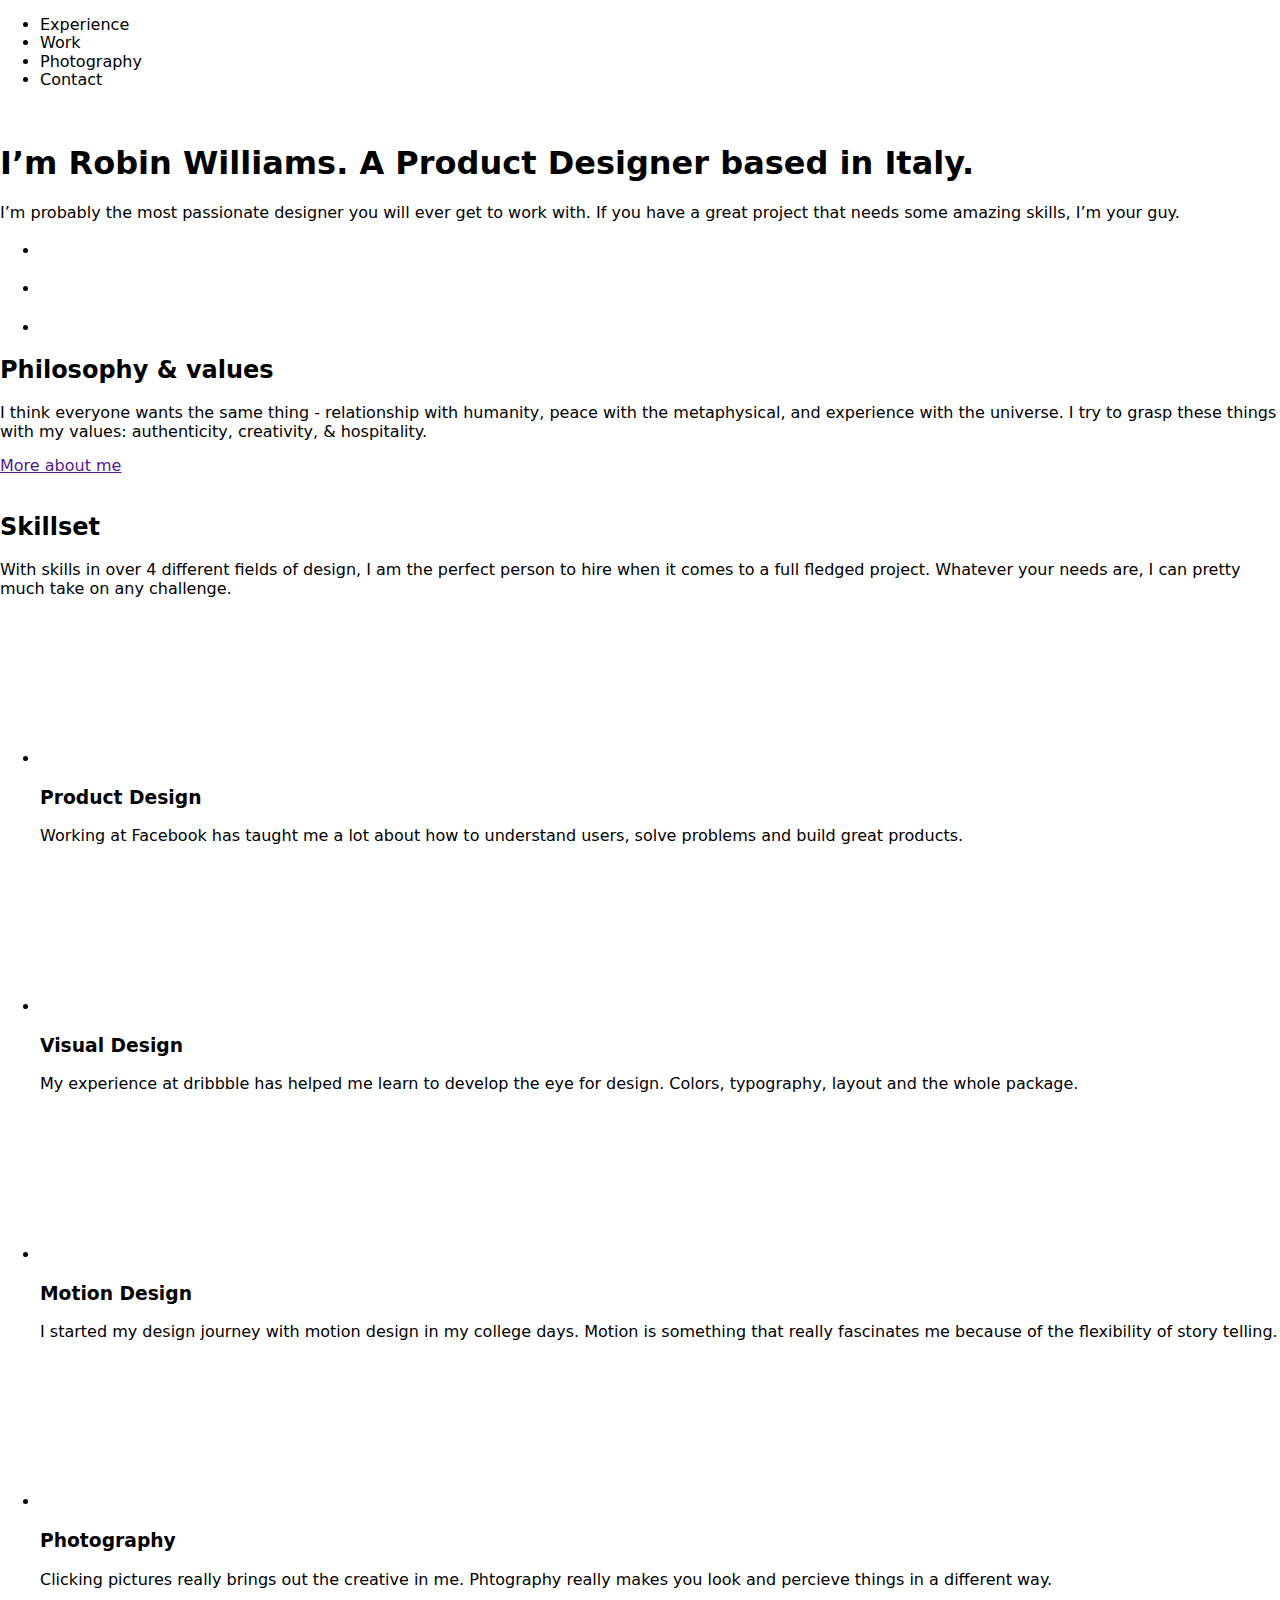
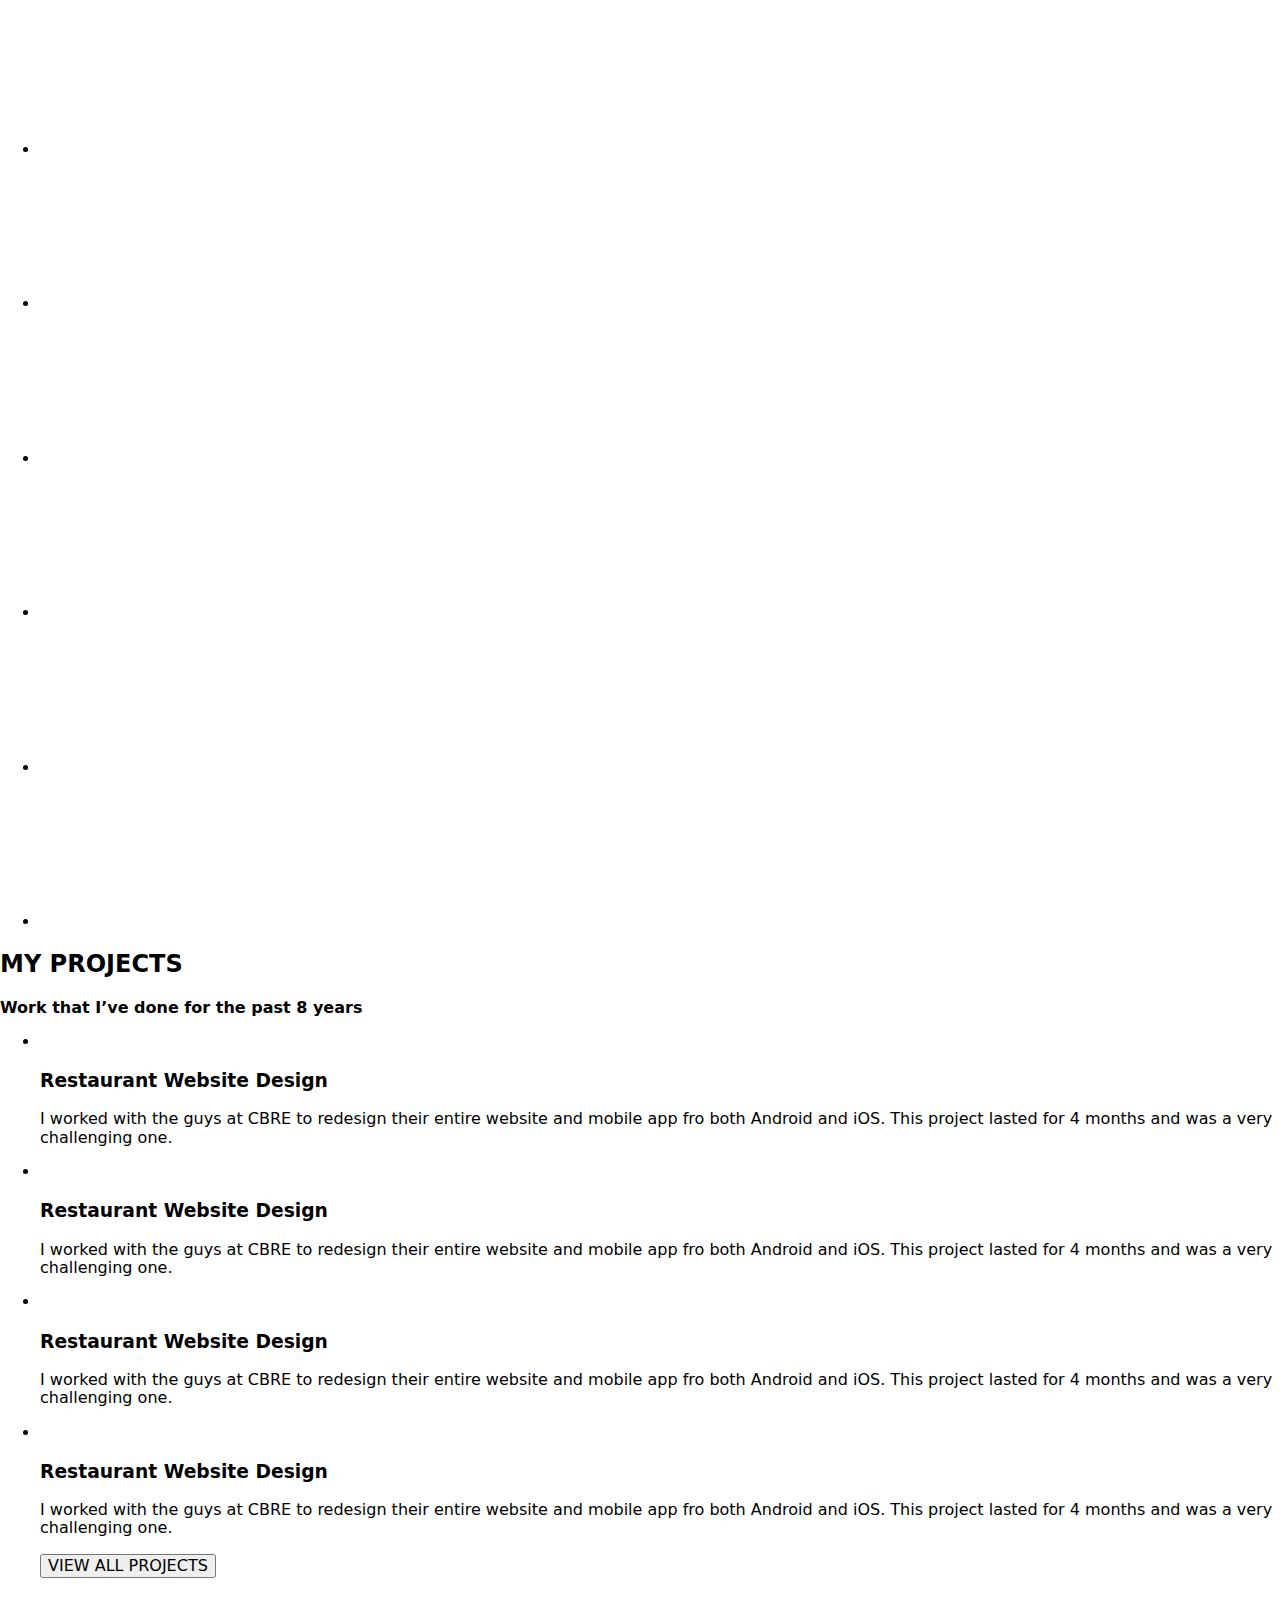
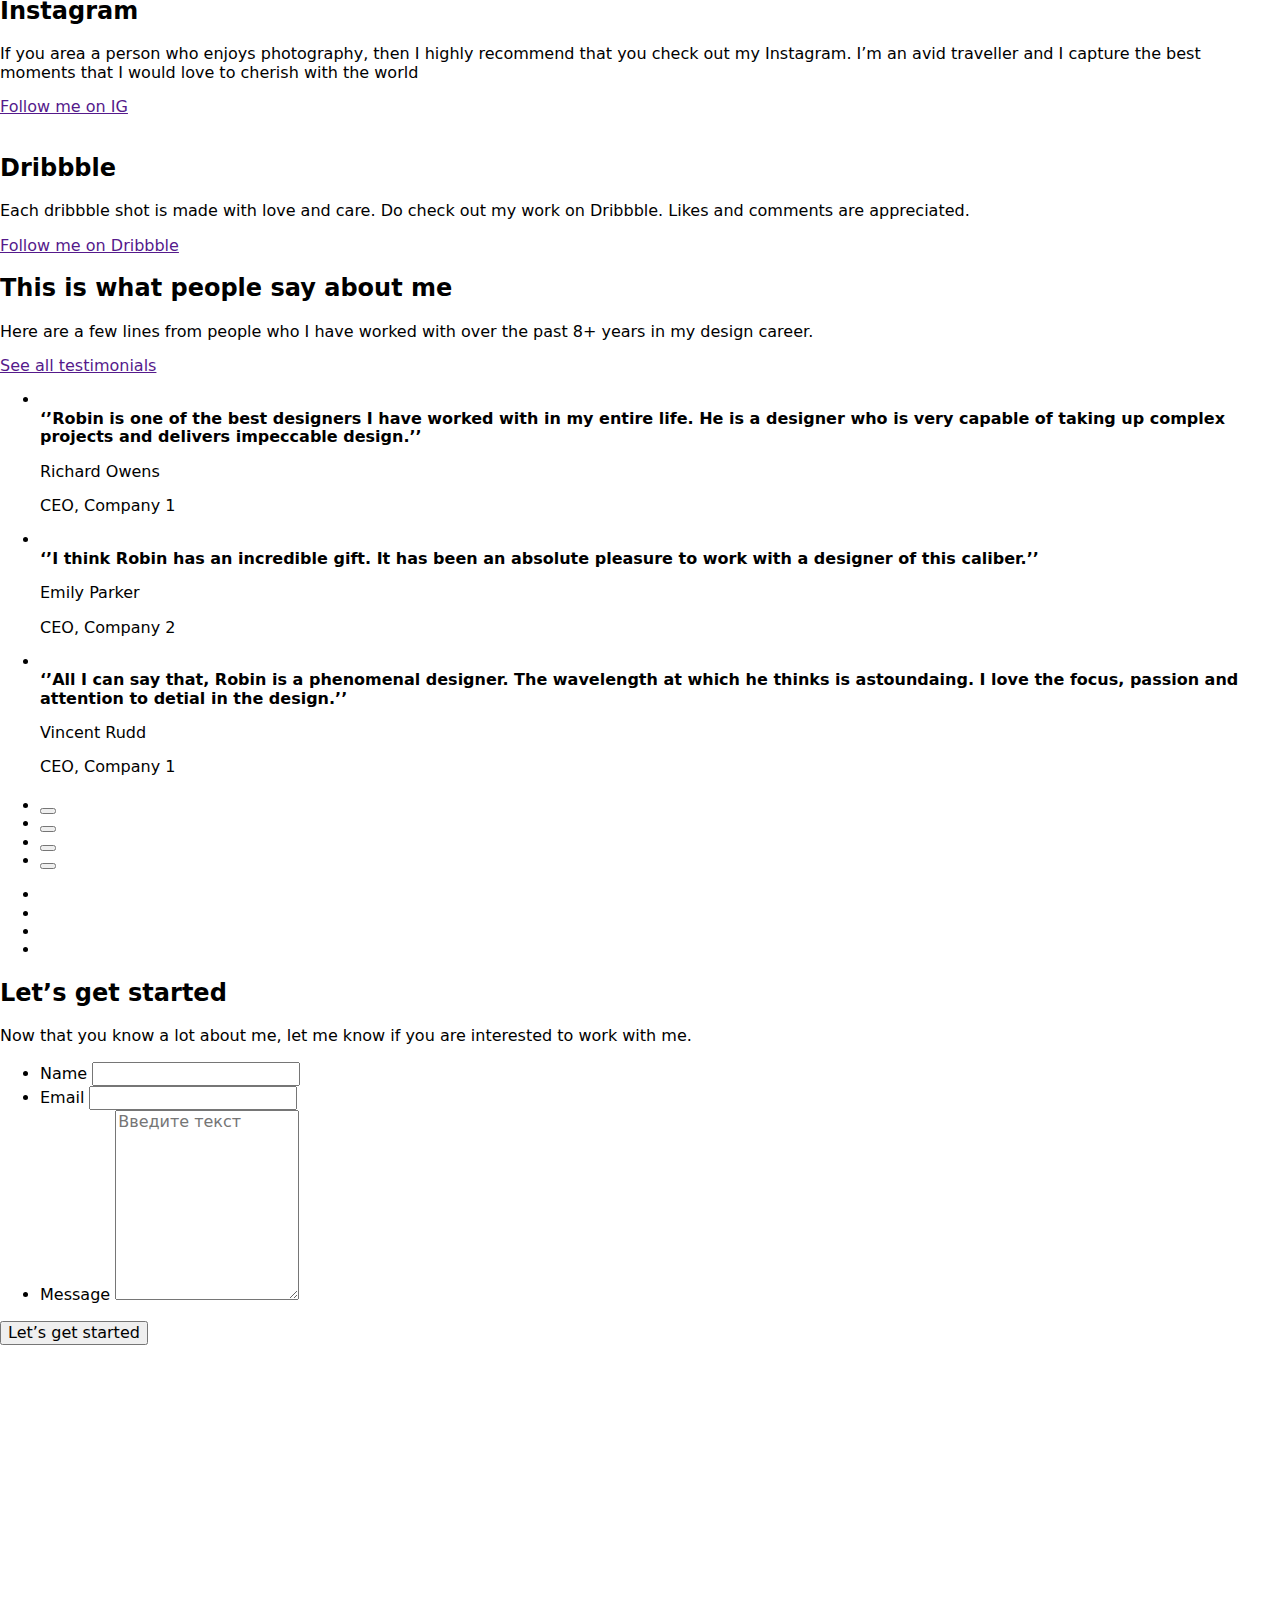
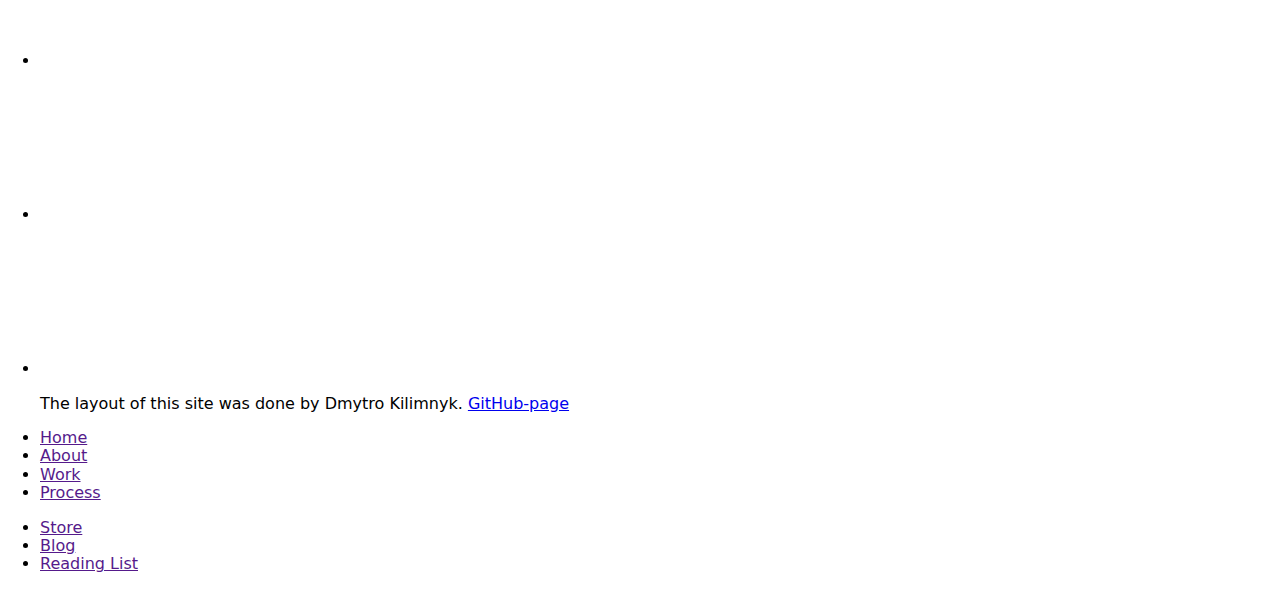
==== main.html @ 11fabc72 "Robin.W (html)" ====
<!DOCTYPE html>
<html lang="ru">
  <head>
    <meta charset="UTF-8" />
    <meta http-equiv="X-UA-Compatible" content="IE=edge" />
    <meta name="viewport" content="width=device-width, initial-scale=1.0" />
    <title>goit-markup-hw-01</title>
    <link rel="preconnect" href="https://fonts.googleapis.com">
    <link rel="preconnect" href="https://fonts.gstatic.com" crossorigin>
    <link href="https://fonts.googleapis.com/css2?family=Raleway:wght@700&family=Roboto:wght@400;500;700;900&display=swap"
        rel="stylesheet">
        <link
        rel="stylesheet"
        href="https://cdnjs.cloudflare.com/ajax/libs/modern-normalize/1.0.0/modern-normalize.min.css"
      />
      <link rel="stylesheet" href="./css/main.min.css">
      <style type="text/css"></style>

  </head>
  <body>
  <header class="header">
    <div class="conteiner">
    <a class="header__logo" href=""></a>

    <nav class="header__nav">
        <ul class="header__list">
            <li class="header__item">Experience</li>
            <li class="header__item">Work</li>
            <li class="header__item">Photography</li>
            <li class="header__item">Contact</li>
        </ul>
    </nav>
    <img class="header__img" src="" alt="">
    <h1 class="header__tital">I’m Robin Williams. A Product Designer based in Italy.</h1>
    <p class="header__text">I’m probably the most passionate designer you will ever get to work with. If you have a great project that needs some amazing skills, I’m your guy.</p>
 </div>
  </header>
  <main>
      <section class="experience">
            <div class="conteiner">
            <h2 class="experience__tital"></h2>
            <b class="experience__text"></b>
            <ul class="experience__list">
                <li class="experience__item">
                    <b class="experience__job-number"></b>
                    <h3 class="experience__work-place"></h3>
                    <p class="experience__info"></p>
                </li>
                <li class="experience__item">
                    <b class="experience__job-number"></b>
                    <h3 class="experience__work-place"></h3>
                    <p class="experience__info"></p>
                </li>
                <li class="experience__item">
                    <b class="experience__job-number"></b>
                    <h3 class="experience__work-place"></h3>
                    <p class="experience__info"></p>
                </li>
            </ul>
        </div>
        </section>
        <section class="about-me">
            <div class="conteiner">
            <div class="about-me__info">
            <h2 class="about-me__tital">Philosophy & values</h2>
            <p class="about-me__text">I think everyone wants the same thing - relationship with humanity, peace with the metaphysical, and experience with the universe. I try to grasp these things with my values: authenticity, creativity, & hospitality.</p>
            <a href="" class="about-me__link">More about me</a>
            </div>
            <div class="about-me__box">
                <img  class="about-me__img" src="" alt="">
            </div>
            </div>
        </section>
        <section class="skillset">
            <div class="conteiner">
            <div class="skillset__box-tital">
            <h2 class="skillset__tital">Skillset</h2>
            <p class="skillset__text">With skills in over 4 different fields of design, I am the perfect person to hire when it comes to a full fledged project. Whatever your needs are, I can pretty much take on any challenge.</p>
            </div>
            <div class="skillset__box-info">
                <ul class="skillset__list">
                    <li class="skillset__item">
                        <svg class="skillset__svg">
                            <use href=""></use>
                        </svg>
                        <h3 class="skillset__skill">Product Design</h3>
                        <p class="skillset__info">Working at Facebook has taught me a lot about how to understand users, solve problems and build great products.</p>
                    </li>
                    <li class="skillset__item">
                        <svg class="skillset__svg">
                            <use href=""></use>
                        </svg>
                        <h3 class="skillset__skill">Visual Design</h3>
                        <p class="skillset__info">My experience at dribbble has helped me learn to develop the eye for design. Colors, typography, layout and the whole package.</p>
                    </li>
                    <li class="skillset__item">
                        <svg class="skillset__svg">
                            <use href=""></use>
                        </svg>
                        <h3 class="skillset__skill">Motion Design</h3>
                        <p class="skillset__info">I started my design journey with motion design in my college days. Motion is something that really fascinates me because of the flexibility of story telling. </p>
                    </li>
                    <li class="skillset__item">
                        <svg class="skillset__svg">
                            <use href=""></use>
                        </svg>
                        <h3 class="skillset__skill">Photography</h3>
                        <p class="skillset__info">Clicking pictures really brings out the creative in me. Phtography really makes you look and percieve things in a different way.</p>
                    </li>
                </ul>
                </div>
                </div>
        </section>
        <section class="company">
            <ul class="companyi__list">
                <li class="company__item">
                    <a href="" class="company__link">
                        <svg class="company__svg">
                            <use href=""></use>
                        </svg>
                    </a>
                </li>
                <li class="company__item">
                    <a href="" class="company__link">
                        <svg class="company__svg">
                            <use href=""></use>
                        </svg>
                    </a>
                </li>
                <li class="company__item">
                    <a href="" class="company__link">
                        <svg class="company__svg">
                            <use href=""></use>
                        </svg>
                    </a>
                </li>
                <li class="company__item">
                    <a href="" class="company__link">
                        <svg class="company__svg">
                            <use href=""></use>
                        </svg>
                    </a>
                </li>
                <li class="company__item">
                    <a href="" class="company__link">
                        <svg class="company__svg">
                            <use href=""></use>
                        </svg>
                    </a>
                </li>
                <li class="company__item">
                    <a href="" class="company__link">
                        <svg class="company__svg">
                            <use href=""></use>
                        </svg>
                    </a>
                </li>
            </ul>
        </section>
        <section class="project">
            <div class="conteiner">
            <h2 class="project__tital">MY PROJECTS</h2>
            <b class="project__info">Work that I’ve done for the past 8 years</b>
            <ul class="project__list">
                <li class="project__item">
                    <img class="project__img" src="" alt="">
                    <div class="project__box">
                        <h3 class="project__tital">Restaurant Website Design</h3>
                        <p class="project__text">I worked with the guys at CBRE to redesign their entire website and mobile app fro both Android and iOS. This project lasted for 4 months and was a very challenging one.</p>
                    </div>
                </li>
                <li class="project__item">
                    <img class="project__img" src="" alt="">
                    <div class="project__box">
                        <h3 class="project__tital">Restaurant Website Design</h3>
                        <p class="project__text">I worked with the guys at CBRE to redesign their entire website and mobile app fro both Android and iOS. This project lasted for 4 months and was a very challenging one.</p>
                    </div>
                </li>
                <li class="project__item">
                    <img class="project__img" src="" alt="">
                    <div class="project__box">
                        <h3 class="project__tital">Restaurant Website Design</h3>
                        <p class="project__text">I worked with the guys at CBRE to redesign their entire website and mobile app fro both Android and iOS. This project lasted for 4 months and was a very challenging one.</p>
                    </div>
                </li>
                <li class="project__item">
                    <img class="project__img" src="" alt="">
                    <div class="project__box">
                        <h3 class="project__tital">Restaurant Website Design</h3>
                        <p class="project__text">I worked with the guys at CBRE to redesign their entire website and mobile app fro both Android and iOS. This project lasted for 4 months and was a very challenging one.</p>
                    </div>
                </li>
                <button class="project__button">VIEW ALL PROJECTS</button>
            </ul>
            </div>
        </section>
        <section class="instagram">
            <div class="conteiner">
                <div class="instagram__info">
                    <h2 class="instagram__tital">Instagram</h2>
                    <p class="instagram__text">If you area a person who enjoys photography, then I highly recommend that you check out my Instagram. I’m an avid traveller and I capture the best moments that I would love to cherish with the world</p>
                    <a class="instagram__link" href="">Follow me on IG</a>
                </div>
                <div class="instagram__img-box">
                    <img class="instagram__img" src="" alt="">
                </div>
            </div>
        </section>
        <section class="dribbble">
            <h2 class="dribbble__tital">Dribbble</h2>
            <p class="dribbble__text">Each dribbble shot is made with love and care. Do check out my work on Dribbble. Likes and comments are appreciated.</p>
            <a class="dribbble__link" href="">Follow me on Dribbble</a>
            <img class="dribbble___img"src="" alt="">
        </section>
        <section class="reviews">
            <div class="conteiner">
                <div class="reviews__text">
                    <h2 class="reviews__tital">This is what people say about me</h2>
                    <p class="reviews__info">Here are a few lines from people who I have worked with over the past 8+ years in my design career.</p>
                    <a class="reviews__link" href="">See all testimonials</a>
                </div>
                <div class="reviews__examples">
                    <ul class="reviews__list">
                        <li class="reviews__item">
                            <img class="reviews__img" src="" alt="">
                            <div class="reviews__card-info">
                                <b class="reviews__response">‘’Robin is one of the best designers I have worked with in my entire life. He is a designer who is very capable of taking up complex projects and delivers impeccable design.’’</b>
                                <p class="reviews__name">Richard Owens</p>
                                <p class="reviews__company">CEO, Company 1</p>
                            </div>
                        </li>
                        <li class="reviews__item">
                            <img class="reviews__img" src="" alt="">
                            <div class="reviews__card-info">
                                <b class="reviews__response">‘’I think Robin has an incredible gift. It has been an absolute pleasure to work with a designer of this caliber.’’</b>
                                <p class="reviews__name">Emily Parker</p>
                                <p class="reviews__company">CEO, Company 2</p>
                            </div>
                        </li>
                        <li class="reviews__item">
                            <img class="reviews__img" src="" alt="">
                            <div class="reviews__card-info">
                                <b class="reviews__response">‘’All I can say that, Robin is a phenomenal designer. The wavelength at which he thinks is astoundaing. I love the focus, passion and attention to detial in the design.’’</b>
                                <p class="reviews__name">Vincent  Rudd</p>
                                <p class="reviews__company">CEO, Company 1</p>
                            </div>
                        </li>
                    </ul>
                </div>
            </div>
        </section>
        <section class="photography">
            <div class="conteiner">
            <h2 class="photography__titak"></h2>
            <p class="photography__text"></p>
            <ul class="photography__list">
                <li class="photography__item">
                    <button class="photography__button"></button>
                </li>
                <li class="photography__item">
                    <button class="photography__button"></button>
                </li>
                <li class="photography__item">
                    <button class="photography__button"></button>
                </li>
                <li class="photography__item">
                    <button class="photography__button"></button>
                </li>
            </ul>
            <ul class="photography__album">
                <li class="photography__foto">
                    <img class="photography__img" src="" alt="">
                </li>
                <li class="photography__foto">
                    <img class="photography__img" src="" alt="">
                </li>
                <li class="photography__foto">
                    <img class="photography__img" src="" alt="">
                </li>
                <li class="photography__foto">
                    <img class="photography__img" src="" alt="">
                </li>
            </ul>
            </div>
        </section>
        <section class="go">
            <div class="go__text">
                <h2 class="go__tital">Let’s get started</h2>
                <p class="go__info">Now that you know a lot about me, let me know if you are interested to work with me.</p>
            </div>
            <div class="go__form">
                <form>
                    <ul class="go__list">
                        <li class="go__item">
                            <label class="go__label" for="name">Name</label>
                            <input class="go__input" type="text" name="name" id="name">
                        </li>
                        <li class="go__item">
                            <label class="go__label" for="email">Email</label>
                            <input class="go__input" type="email" name="email" id="email">
                        </li>
                        <li class="go__item">
                            <label class="go__label" for="coment">Message</label>
                            <textarea class="go__textarea" name="coment" id="coment" rows="10" placeholder="Введите текст"></textarea>
                        </li>
                    </ul>
                    <button class="go__button">Let’s get started</button>
                </form>
            </div>
        </section>
  </main>
  <footer class="footer">
    <div class="conteiner">
        <div class="footer-box__logo">
            <a class="footer__logo"href="">
                <svg>
                    <use></use>
                </svg>
            </a>
            <ul class="footer__list-icon">
                <li class="footer__item-icon">
                        <a class="footer__link" href="">
                        <svg>
                            <use></use>
                        </svg>
                    </a>
                </li>
                <li class="footer__item-icon">
                    <a class="footer__link" href="">
                    <svg>
                        <use></use>
                    </svg>
                </a>
            </li>
            <li class="footer__item-icon">
                <a class="footer__link" href="">
                <svg>
                    <use></use>
                </svg>
            </a>
        </li>
        <p class="footer__info">The layout of this site was done by Dmytro Kilimnyk. <a href="https://github.com/DimaKIL?tab=packages">GitHub-page</a></p>
            </ul>
        </div>
        <div class="footer-box__lists">
            <ul class="footer__list-box">
                <li class="footer__item">
                    <a class="footer__link" href="">Home</a>
                </li>
                <li class="footer__item">
                    <a class="footer__link" href="">About</a>
                </li>
                <li class="footer__item">
                    <a class="footer__link" href="">Work</a>
                </li>
                <li class="footer__item">
                    <a class="footer__link" href="">Process</a>
                </li>
            </ul>
            <ul class="footer-box__list-blog">
                <li class="footer__item">
                    <a class="footer__link" href="">Store</a>
                </li>
                <li class="footer__item">
                    <a class="footer__link" href="">Blog</a>
                </li>
                <li class="footer__item">
                    <a class="footer__link" href="">Reading List</a>
                </li>
            </ul>
        </div>
    </div>
  </footer>
</body>
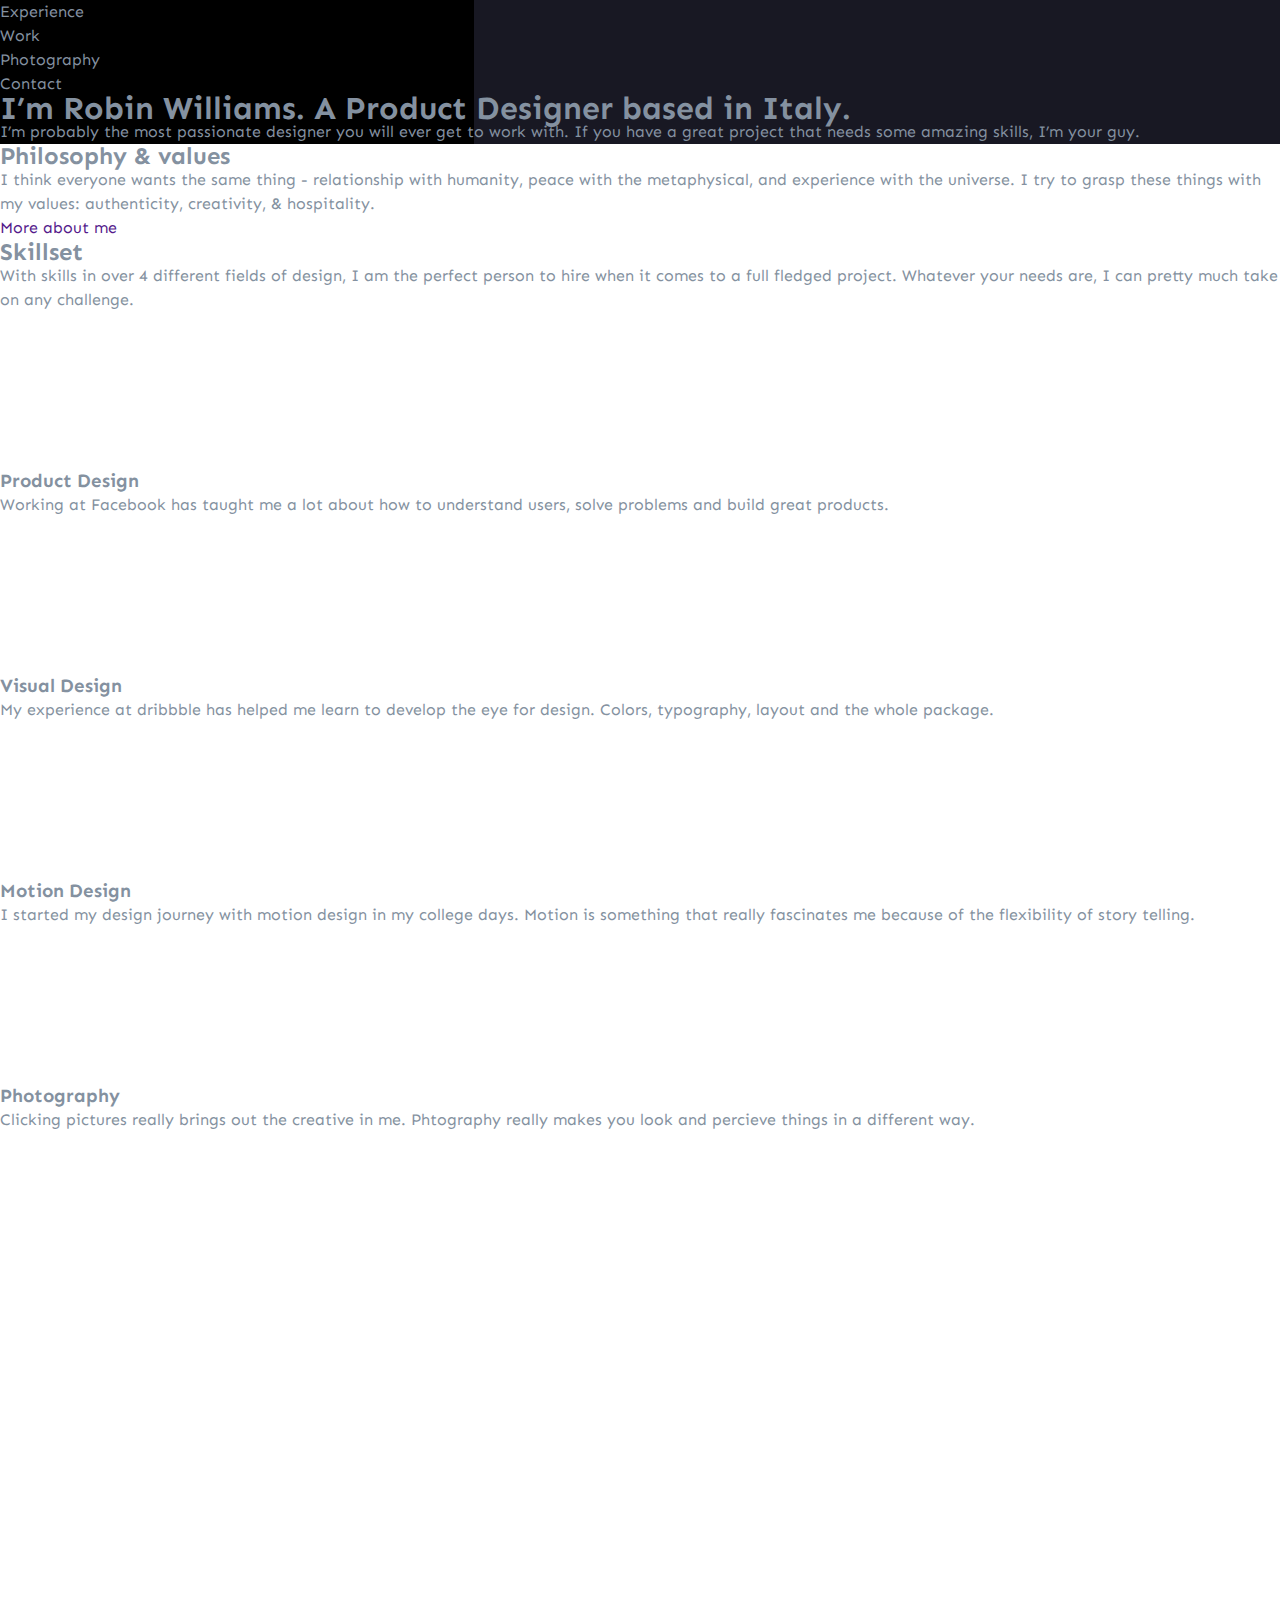
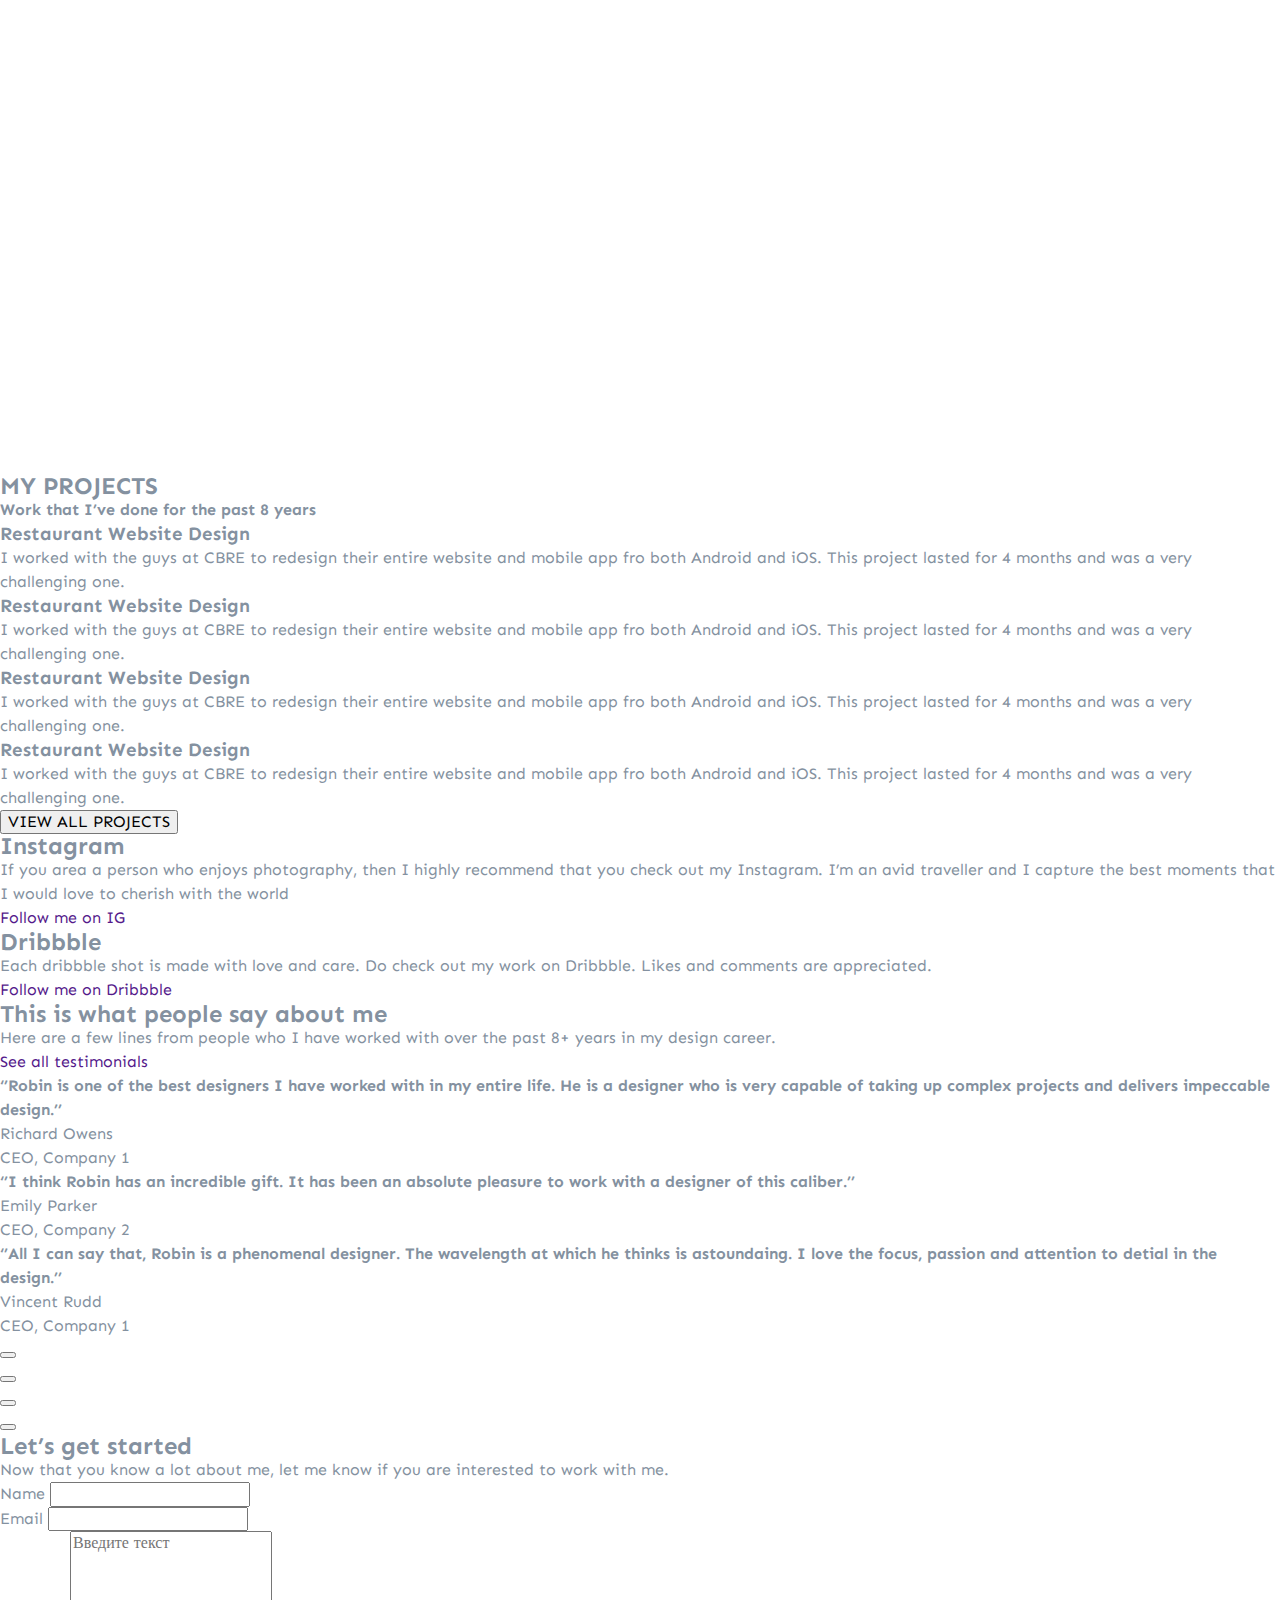
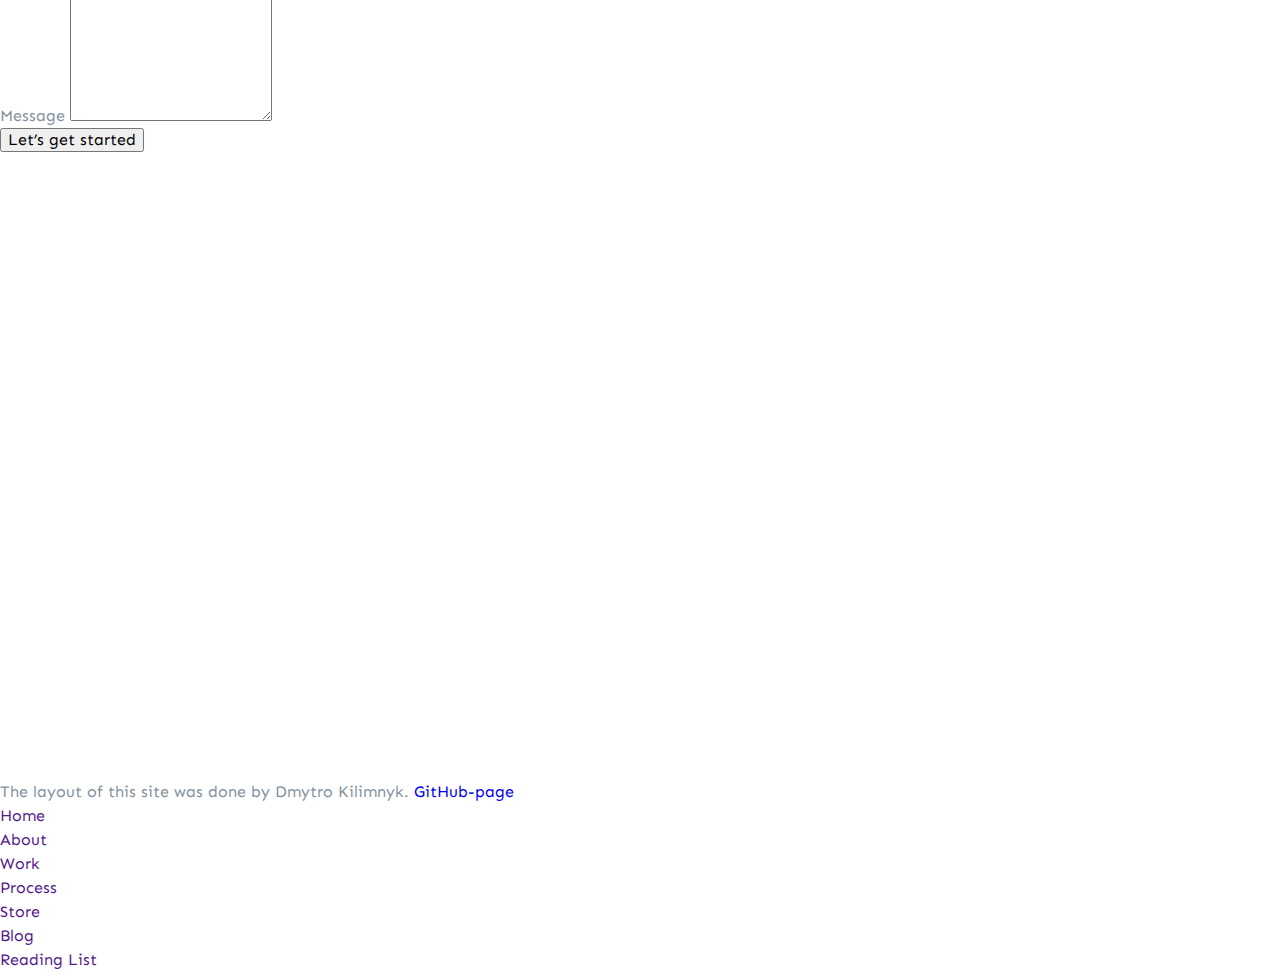
==== commit 5c8daa58: "Robin.W" ====
--- a/main.html
+++ b/main.html
@@ -5,6 +5,9 @@
     <meta http-equiv="X-UA-Compatible" content="IE=edge" />
     <meta name="viewport" content="width=device-width, initial-scale=1.0" />
     <title>goit-markup-hw-01</title>
+    <link rel="preconnect" href="https://fonts.googleapis.com">
+<link rel="preconnect" href="https://fonts.gstatic.com" crossorigin>
+<link href="https://fonts.googleapis.com/css2?family=Sen:wght@400;700&display=swap" rel="stylesheet">
     <link rel="preconnect" href="https://fonts.googleapis.com">
     <link rel="preconnect" href="https://fonts.gstatic.com" crossorigin>
     <link href="https://fonts.googleapis.com/css2?family=Raleway:wght@700&family=Roboto:wght@400;500;700;900&display=swap"
@@ -19,11 +22,10 @@
   </head>
   <body>
   <header class="header">
-    <div class="conteiner">
-    <a class="header__logo" href=""></a>
+    <a class="header__logo link" href=""></a>
 
     <nav class="header__nav">
-        <ul class="header__list">
+        <ul class="header__list list">
             <li class="header__item">Experience</li>
             <li class="header__item">Work</li>
             <li class="header__item">Photography</li>
@@ -31,16 +33,15 @@
         </ul>
     </nav>
     <img class="header__img" src="" alt="">
-    <h1 class="header__tital">I’m Robin Williams. A Product Designer based in Italy.</h1>
+    <h1 class="header__tital">I’m Robin Williams. A Product Designer <span class="text-help">based in Italy.</span></h1>
     <p class="header__text">I’m probably the most passionate designer you will ever get to work with. If you have a great project that needs some amazing skills, I’m your guy.</p>
- </div>
   </header>
   <main>
       <section class="experience">
             <div class="conteiner">
             <h2 class="experience__tital"></h2>
             <b class="experience__text"></b>
-            <ul class="experience__list">
+            <ul class="experience__list list">
                 <li class="experience__item">
                     <b class="experience__job-number"></b>
                     <h3 class="experience__work-place"></h3>
@@ -64,7 +65,7 @@
             <div class="about-me__info">
             <h2 class="about-me__tital">Philosophy & values</h2>
             <p class="about-me__text">I think everyone wants the same thing - relationship with humanity, peace with the metaphysical, and experience with the universe. I try to grasp these things with my values: authenticity, creativity, & hospitality.</p>
-            <a href="" class="about-me__link">More about me</a>
+            <a href="" class="about-me__link link">More about me</a>
             </div>
             <div class="about-me__box">
                 <img  class="about-me__img" src="" alt="">
@@ -78,7 +79,7 @@
             <p class="skillset__text">With skills in over 4 different fields of design, I am the perfect person to hire when it comes to a full fledged project. Whatever your needs are, I can pretty much take on any challenge.</p>
             </div>
             <div class="skillset__box-info">
-                <ul class="skillset__list">
+                <ul class="skillset__list list">
                     <li class="skillset__item">
                         <svg class="skillset__svg">
                             <use href=""></use>
@@ -112,44 +113,44 @@
                 </div>
         </section>
         <section class="company">
-            <ul class="companyi__list">
-                <li class="company__item">
-                    <a href="" class="company__link">
-                        <svg class="company__svg">
-                            <use href=""></use>
-                        </svg>
-                    </a>
-                </li>
-                <li class="company__item">
-                    <a href="" class="company__link">
-                        <svg class="company__svg">
-                            <use href=""></use>
-                        </svg>
-                    </a>
-                </li>
-                <li class="company__item">
-                    <a href="" class="company__link">
-                        <svg class="company__svg">
-                            <use href=""></use>
-                        </svg>
-                    </a>
-                </li>
-                <li class="company__item">
-                    <a href="" class="company__link">
-                        <svg class="company__svg">
-                            <use href=""></use>
-                        </svg>
-                    </a>
-                </li>
-                <li class="company__item">
-                    <a href="" class="company__link">
-                        <svg class="company__svg">
-                            <use href=""></use>
-                        </svg>
-                    </a>
-                </li>
-                <li class="company__item">
-                    <a href="" class="company__link">
+            <ul class="companyi__list list">
+                <li class="company__item">
+                    <a href="" class="company__link link">
+                        <svg class="company__svg">
+                            <use href=""></use>
+                        </svg>
+                    </a>
+                </li>
+                <li class="company__item">
+                    <a href="" class="company__link link">
+                        <svg class="company__svg">
+                            <use href=""></use>
+                        </svg>
+                    </a>
+                </li>
+                <li class="company__item">
+                    <a href="" class="company__link link">
+                        <svg class="company__svg">
+                            <use href=""></use>
+                        </svg>
+                    </a>
+                </li>
+                <li class="company__item">
+                    <a href="" class="company__link link">
+                        <svg class="company__svg">
+                            <use href=""></use>
+                        </svg>
+                    </a>
+                </li>
+                <li class="company__item">
+                    <a href="" class="company__link link">
+                        <svg class="company__svg">
+                            <use href=""></use>
+                        </svg>
+                    </a>
+                </li>
+                <li class="company__item">
+                    <a href="" class="company__link link">
                         <svg class="company__svg">
                             <use href=""></use>
                         </svg>
@@ -161,7 +162,7 @@
             <div class="conteiner">
             <h2 class="project__tital">MY PROJECTS</h2>
             <b class="project__info">Work that I’ve done for the past 8 years</b>
-            <ul class="project__list">
+            <ul class="project__list list">
                 <li class="project__item">
                     <img class="project__img" src="" alt="">
                     <div class="project__box">
@@ -199,7 +200,7 @@
                 <div class="instagram__info">
                     <h2 class="instagram__tital">Instagram</h2>
                     <p class="instagram__text">If you area a person who enjoys photography, then I highly recommend that you check out my Instagram. I’m an avid traveller and I capture the best moments that I would love to cherish with the world</p>
-                    <a class="instagram__link" href="">Follow me on IG</a>
+                    <a class="instagram__link link" href="">Follow me on IG</a>
                 </div>
                 <div class="instagram__img-box">
                     <img class="instagram__img" src="" alt="">
@@ -209,7 +210,7 @@
         <section class="dribbble">
             <h2 class="dribbble__tital">Dribbble</h2>
             <p class="dribbble__text">Each dribbble shot is made with love and care. Do check out my work on Dribbble. Likes and comments are appreciated.</p>
-            <a class="dribbble__link" href="">Follow me on Dribbble</a>
+            <a class="dribbble__link link" href="">Follow me on Dribbble</a>
             <img class="dribbble___img"src="" alt="">
         </section>
         <section class="reviews">
@@ -217,10 +218,10 @@
                 <div class="reviews__text">
                     <h2 class="reviews__tital">This is what people say about me</h2>
                     <p class="reviews__info">Here are a few lines from people who I have worked with over the past 8+ years in my design career.</p>
-                    <a class="reviews__link" href="">See all testimonials</a>
+                    <a class="reviews__link link" href="">See all testimonials</a>
                 </div>
                 <div class="reviews__examples">
-                    <ul class="reviews__list">
+                    <ul class="reviews__list list">
                         <li class="reviews__item">
                             <img class="reviews__img" src="" alt="">
                             <div class="reviews__card-info">
@@ -253,7 +254,7 @@
             <div class="conteiner">
             <h2 class="photography__titak"></h2>
             <p class="photography__text"></p>
-            <ul class="photography__list">
+            <ul class="photography__list list">
                 <li class="photography__item">
                     <button class="photography__button"></button>
                 </li>
@@ -267,7 +268,7 @@
                     <button class="photography__button"></button>
                 </li>
             </ul>
-            <ul class="photography__album">
+            <ul class="photography__album list">
                 <li class="photography__foto">
                     <img class="photography__img" src="" alt="">
                 </li>
@@ -290,7 +291,7 @@
             </div>
             <div class="go__form">
                 <form>
-                    <ul class="go__list">
+                    <ul class="go__list list">
                         <li class="go__item">
                             <label class="go__label" for="name">Name</label>
                             <input class="go__input" type="text" name="name" id="name">
@@ -312,60 +313,60 @@
   <footer class="footer">
     <div class="conteiner">
         <div class="footer-box__logo">
-            <a class="footer__logo"href="">
+            <a class="footer__logo link"href="">
                 <svg>
                     <use></use>
                 </svg>
             </a>
-            <ul class="footer__list-icon">
+            <ul class="footer__list-icon list">
                 <li class="footer__item-icon">
-                        <a class="footer__link" href="">
+                        <a class="footer__link link" href="">
                         <svg>
                             <use></use>
                         </svg>
                     </a>
                 </li>
                 <li class="footer__item-icon">
-                    <a class="footer__link" href="">
+                    <a class="footer__link link" href="">
                     <svg>
                         <use></use>
                     </svg>
                 </a>
             </li>
             <li class="footer__item-icon">
-                <a class="footer__link" href="">
+                <a class="footer__link link" href="">
                 <svg>
                     <use></use>
                 </svg>
             </a>
         </li>
-        <p class="footer__info">The layout of this site was done by Dmytro Kilimnyk. <a href="https://github.com/DimaKIL?tab=packages">GitHub-page</a></p>
+        <p class="footer__info">The layout of this site was done by Dmytro Kilimnyk. <a class="link-creat link" href="https://github.com/DimaKIL?tab=packages">GitHub-page</a></p>
             </ul>
         </div>
         <div class="footer-box__lists">
-            <ul class="footer__list-box">
-                <li class="footer__item">
-                    <a class="footer__link" href="">Home</a>
-                </li>
-                <li class="footer__item">
-                    <a class="footer__link" href="">About</a>
-                </li>
-                <li class="footer__item">
-                    <a class="footer__link" href="">Work</a>
-                </li>
-                <li class="footer__item">
-                    <a class="footer__link" href="">Process</a>
-                </li>
-            </ul>
-            <ul class="footer-box__list-blog">
-                <li class="footer__item">
-                    <a class="footer__link" href="">Store</a>
-                </li>
-                <li class="footer__item">
-                    <a class="footer__link" href="">Blog</a>
-                </li>
-                <li class="footer__item">
-                    <a class="footer__link" href="">Reading List</a>
+            <ul class="footer__list-box list">
+                <li class="footer__item">
+                    <a class="footer__link link" href="">Home</a>
+                </li>
+                <li class="footer__item">
+                    <a class="footer__link link" href="">About</a>
+                </li>
+                <li class="footer__item">
+                    <a class="footer__link link" href="">Work</a>
+                </li>
+                <li class="footer__item">
+                    <a class="footer__link link" href="">Process</a>
+                </li>
+            </ul>
+            <ul class="footer-box__list-blog list">
+                <li class="footer__item">
+                    <a class="footer__link link" href="">Store</a>
+                </li>
+                <li class="footer__item">
+                    <a class="footer__link link" href="">Blog</a>
+                </li>
+                <li class="footer__item">
+                    <a class="footer__link link" href="">Reading List</a>
                 </li>
             </ul>
         </div>
--- a/css/main.min.css
+++ b/css/main.min.css
@@ -0,0 +1 @@
+body{font-family:"Sen";font-style:normal;font-weight:400;font-size:16px;line-height:150%;color:#8491a0}h1,h2,h3,h4,h5,h6,p{margin:0}img{display:block;max-width:100%;height:auto}.list{list-style:none;padding-left:0;margin:0}.link{text-decoration:none}.header{background-image:-webkit-gradient(linear, left top, right top, color-stop(37%, #000000), color-stop(37%, #181823));background-image:linear-gradient(to right, #000000 37%, #181823 37%)}/*# sourceMappingURL=main.min.css.map */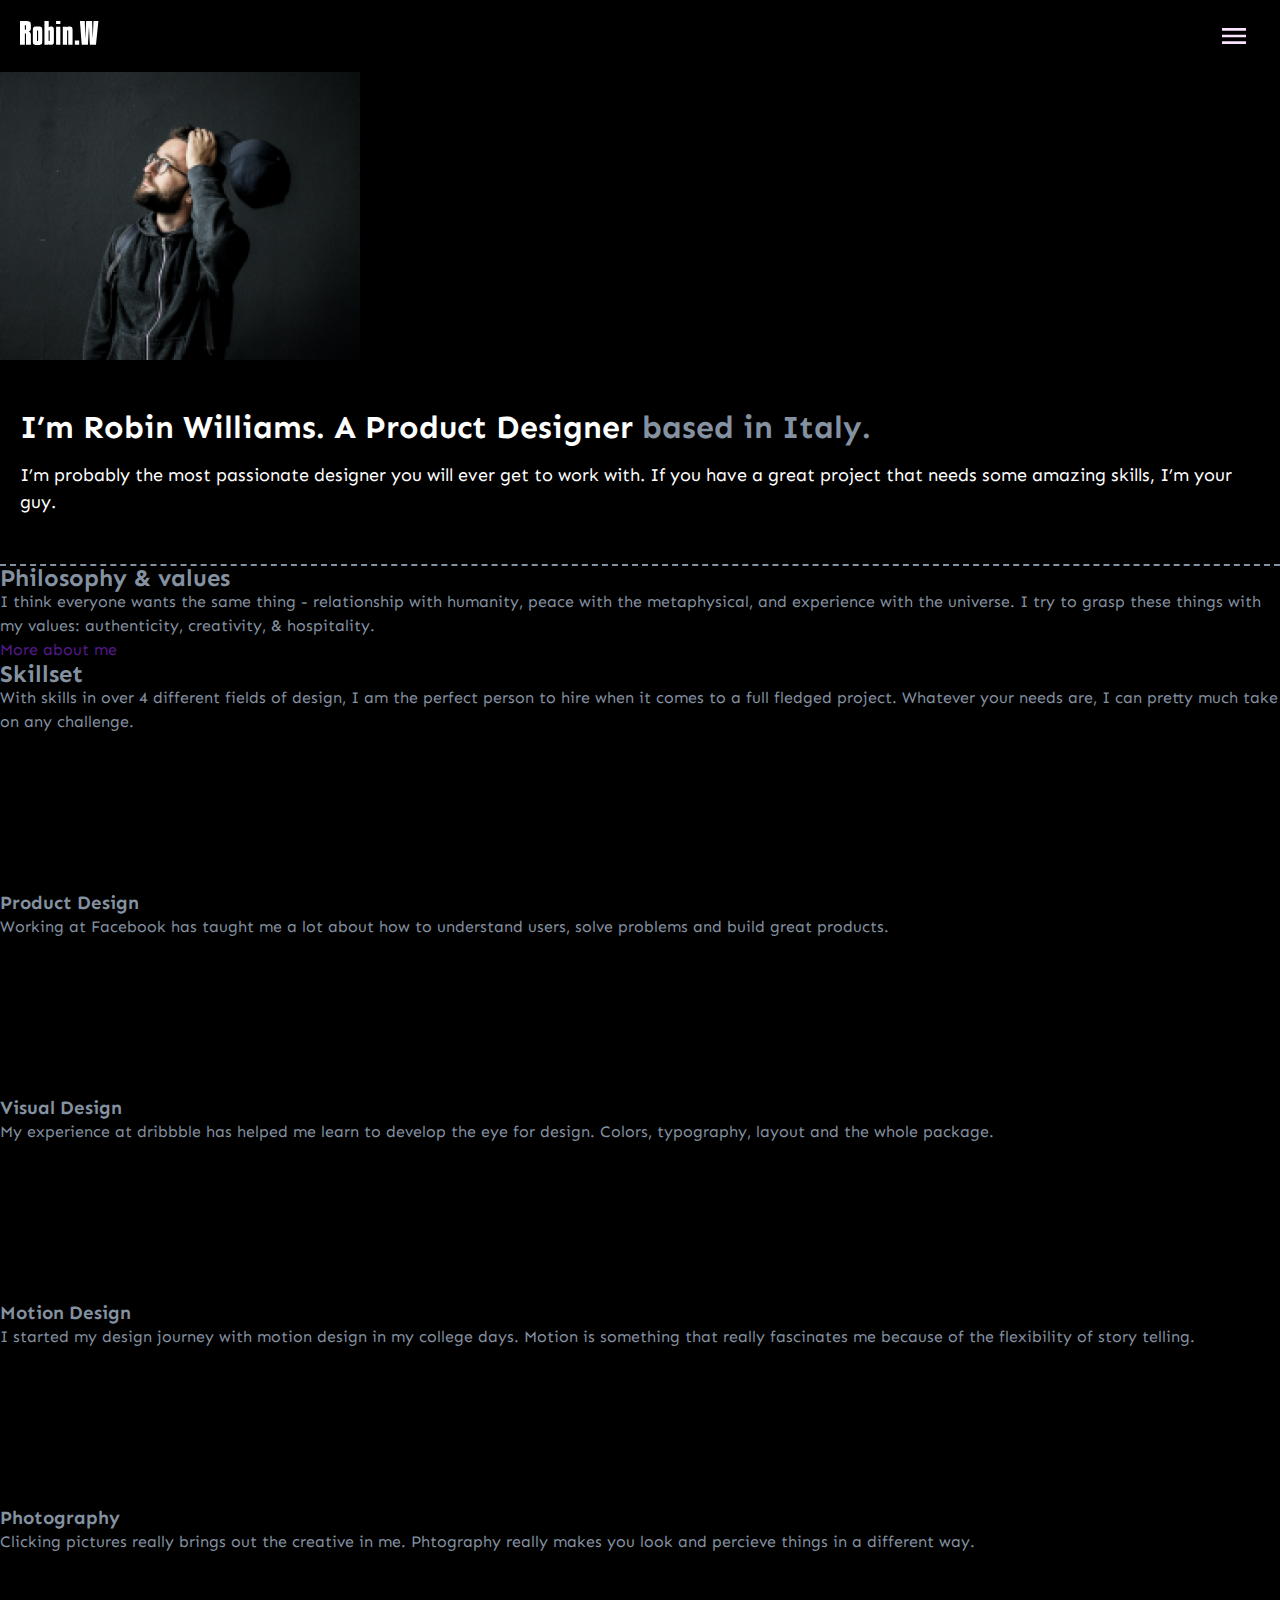
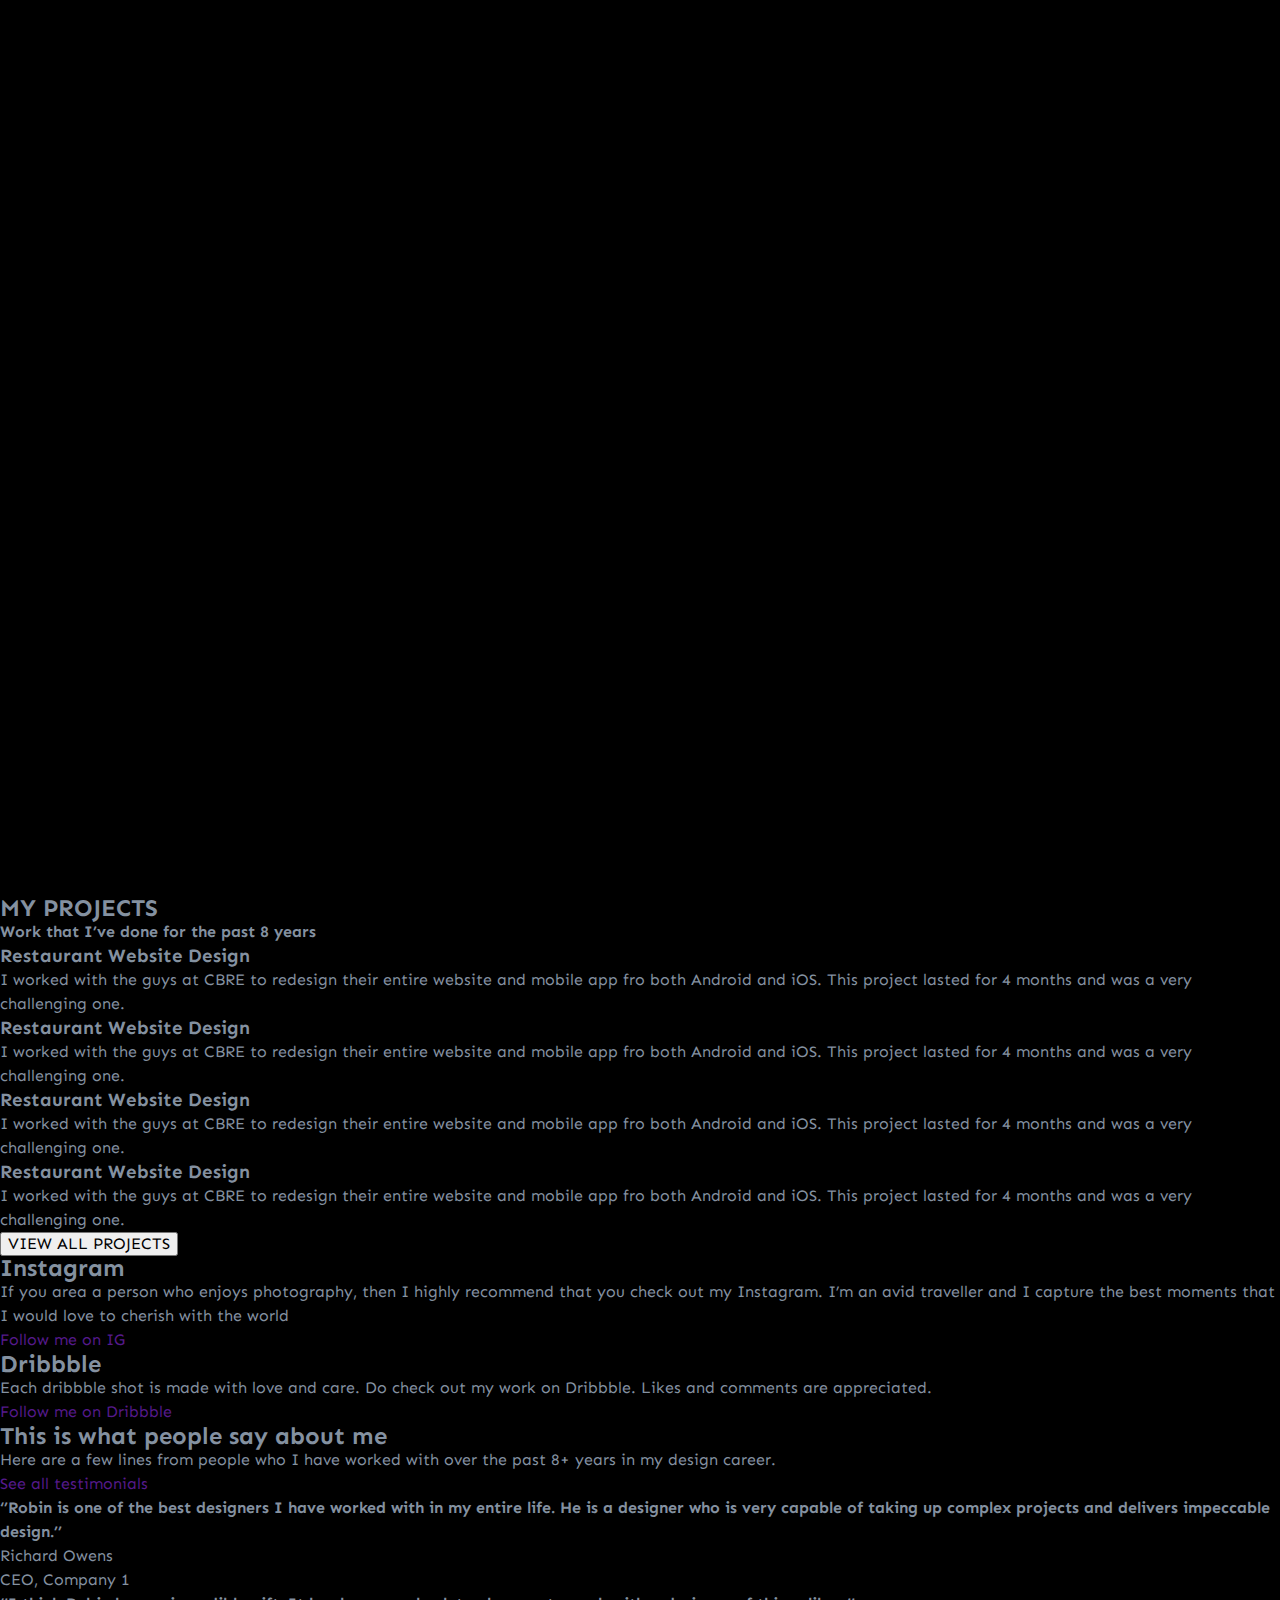
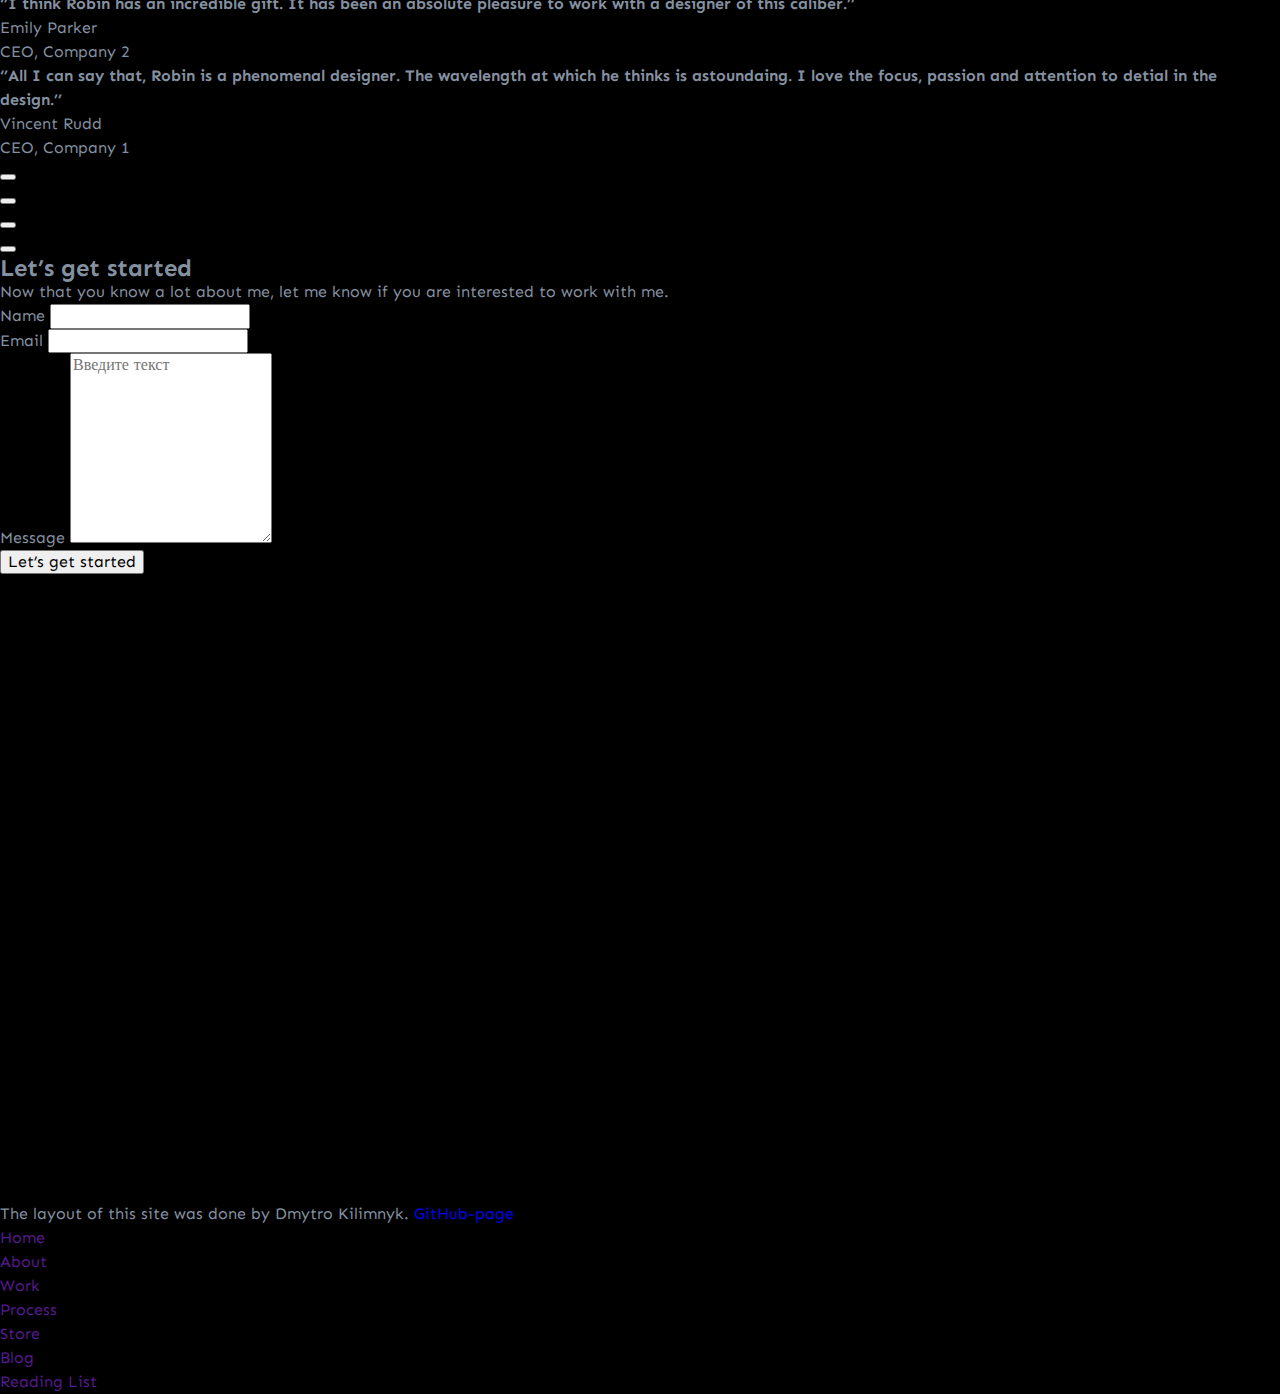
==== commit 43ab77a8: "header+" ====
--- a/main.html
+++ b/main.html
@@ -22,20 +22,29 @@
   </head>
   <body>
   <header class="header">
+      <nav class="header__nav">
     <a class="header__logo link" href=""></a>
-
-    <nav class="header__nav">
-        <ul class="header__list list">
-            <li class="header__item">Experience</li>
-            <li class="header__item">Work</li>
-            <li class="header__item">Photography</li>
-            <li class="header__item">Contact</li>
-        </ul>
+     <div class="menu-box">
+         <ul class="header__list list">
+                 <li class="header__item" data-menu>Experience</li>
+                 <li class="header__item" data-menuf>Work</li>
+                 <li class="header__item" data-menur>Photography</li>
+                 <li class="header__item" data-menue>Contact</li>
+             </ul>
+     </div>
+        <button class="header__button" type="button" aria-expanded="false" data-menu-button>
+            <svg class="svg-menu" width="40" height="40">
+               <use class="svg-menu-open" href="./imeges/icon.svg#menu" ></use>
+               <use class="svg-menu-close" href="./imeges/icon.svg#close"></use>
+            </svg>
+        </button>
     </nav>
-    <img class="header__img" src="" alt="">
-    <h1 class="header__tital">I’m Robin Williams. A Product Designer <span class="text-help">based in Italy.</span></h1>
-    <p class="header__text">I’m probably the most passionate designer you will ever get to work with. If you have a great project that needs some amazing skills, I’m your guy.</p>
-  </header>
+    <img class="header__img" src="./imeges/header.jpg" alt="Robin" width="360" height="288">
+    <div class="box-header-info">
+        <h1 class="header__tital">I’m Robin Williams. A Product Designer <span class="text-help">based in Italy.</span></h1>
+        <p class="header__text">I’m probably the most passionate designer you will ever get to work with. If you have a great project that needs some amazing skills, I’m your guy.</p>
+    </div>
+   </header>
   <main>
       <section class="experience">
             <div class="conteiner">
@@ -372,4 +381,6 @@
         </div>
     </div>
   </footer>
-</body>+  <script src="./js/menu.js"></script>
+</body>
+</html>--- a/css/main.min.css
+++ b/css/main.min.css
@@ -1 +1 @@
-body{font-family:"Sen";font-style:normal;font-weight:400;font-size:16px;line-height:150%;color:#8491a0}h1,h2,h3,h4,h5,h6,p{margin:0}img{display:block;max-width:100%;height:auto}.list{list-style:none;padding-left:0;margin:0}.link{text-decoration:none}.header{background-image:-webkit-gradient(linear, left top, right top, color-stop(37%, #000000), color-stop(37%, #181823));background-image:linear-gradient(to right, #000000 37%, #181823 37%)}/*# sourceMappingURL=main.min.css.map */+body{font-family:"Sen";font-style:normal;font-weight:400;font-size:16px;line-height:150%;background-color:#000;color:#8491a0;width:100%}h1,h2,h3,h4,h5,h6,p{margin:0}img{display:block;max-width:100%;height:auto}.list{list-style:none;padding-left:0;margin:0}.link{text-decoration:none}.header{position:relative;width:100%;border-bottom:2px dashed #8491a0}.header__logo::before{content:"";display:inline-block;background-image:url(../imeges/logo.svg.svg);width:79px;height:24px}.header__nav{height:72px;display:-webkit-box;display:-ms-flexbox;display:flex;padding:0 20px;-webkit-box-align:center;-ms-flex-align:center;align-items:center}.header__button{display:-webkit-box;display:-ms-flexbox;display:flex;position:absolute;right:20px;background-color:#000;border:none;cursor:pointer}.svg-menu-open,.svg-menu-close{fill:#fbe4ff}.header__button .svg-menu-close{display:none}.header__button.is-open .svg-menu-close{display:block}.header__button.is-open .svg-menu-open{display:none}.menu-box{position:absolute;top:72px;right:20px;z-index:10}.header__item:not(:last-child){margin-bottom:10px}.header__item{font-weight:400;font-size:16px;line-height:150%;border-radius:4px;border:1px solid #8491a0;padding:8px 16px;text-align:center;background-color:#000}.header__item:nth-child(1){-webkit-transform:translateX(150%);transform:translateX(150%);-webkit-transition:-webkit-transform 250ms cubic-bezier(0.4, 0, 0.2, 1) .001s;transition:-webkit-transform 250ms cubic-bezier(0.4, 0, 0.2, 1) .001s;transition:transform 250ms cubic-bezier(0.4, 0, 0.2, 1) .001s;transition:transform 250ms cubic-bezier(0.4, 0, 0.2, 1) .001s, -webkit-transform 250ms cubic-bezier(0.4, 0, 0.2, 1) .001s}.header__item:nth-child(1).is-open{-webkit-transform:translateX(0);transform:translateX(0)}.header__item:nth-child(2){-webkit-transform:translateX(150%);transform:translateX(150%);-webkit-transition:-webkit-transform 250ms cubic-bezier(0.4, 0, 0.2, 1) .2s;transition:-webkit-transform 250ms cubic-bezier(0.4, 0, 0.2, 1) .2s;transition:transform 250ms cubic-bezier(0.4, 0, 0.2, 1) .2s;transition:transform 250ms cubic-bezier(0.4, 0, 0.2, 1) .2s, -webkit-transform 250ms cubic-bezier(0.4, 0, 0.2, 1) .2s}.header__item:nth-child(2).is-open{-webkit-transform:translateX(0);transform:translateX(0)}.header__item:nth-child(3){-webkit-transform:translateX(150%);transform:translateX(150%);-webkit-transition:-webkit-transform 250ms cubic-bezier(0.4, 0, 0.2, 1) .4s;transition:-webkit-transform 250ms cubic-bezier(0.4, 0, 0.2, 1) .4s;transition:transform 250ms cubic-bezier(0.4, 0, 0.2, 1) .4s;transition:transform 250ms cubic-bezier(0.4, 0, 0.2, 1) .4s, -webkit-transform 250ms cubic-bezier(0.4, 0, 0.2, 1) .4s}.header__item:nth-child(3).is-open{-webkit-transform:translateX(0);transform:translateX(0)}.header__item:nth-child(4){-webkit-transform:translateX(150%);transform:translateX(150%);-webkit-transition:-webkit-transform 250ms cubic-bezier(0.4, 0, 0.2, 1) .6s;transition:-webkit-transform 250ms cubic-bezier(0.4, 0, 0.2, 1) .6s;transition:transform 250ms cubic-bezier(0.4, 0, 0.2, 1) .6s;transition:transform 250ms cubic-bezier(0.4, 0, 0.2, 1) .6s, -webkit-transform 250ms cubic-bezier(0.4, 0, 0.2, 1) .6s}.header__item:nth-child(4).is-open{-webkit-transform:translateX(0);transform:translateX(0)}.box-header-info{padding:0 20px;margin:48px 0}.header__tital{font-weight:700;font-size:32px;line-height:38px;color:#fff;margin-bottom:16px}.text-help{color:#8491a0}.header__text{font-weight:400;font-size:18px;line-height:150%;color:#fff}/*# sourceMappingURL=main.min.css.map */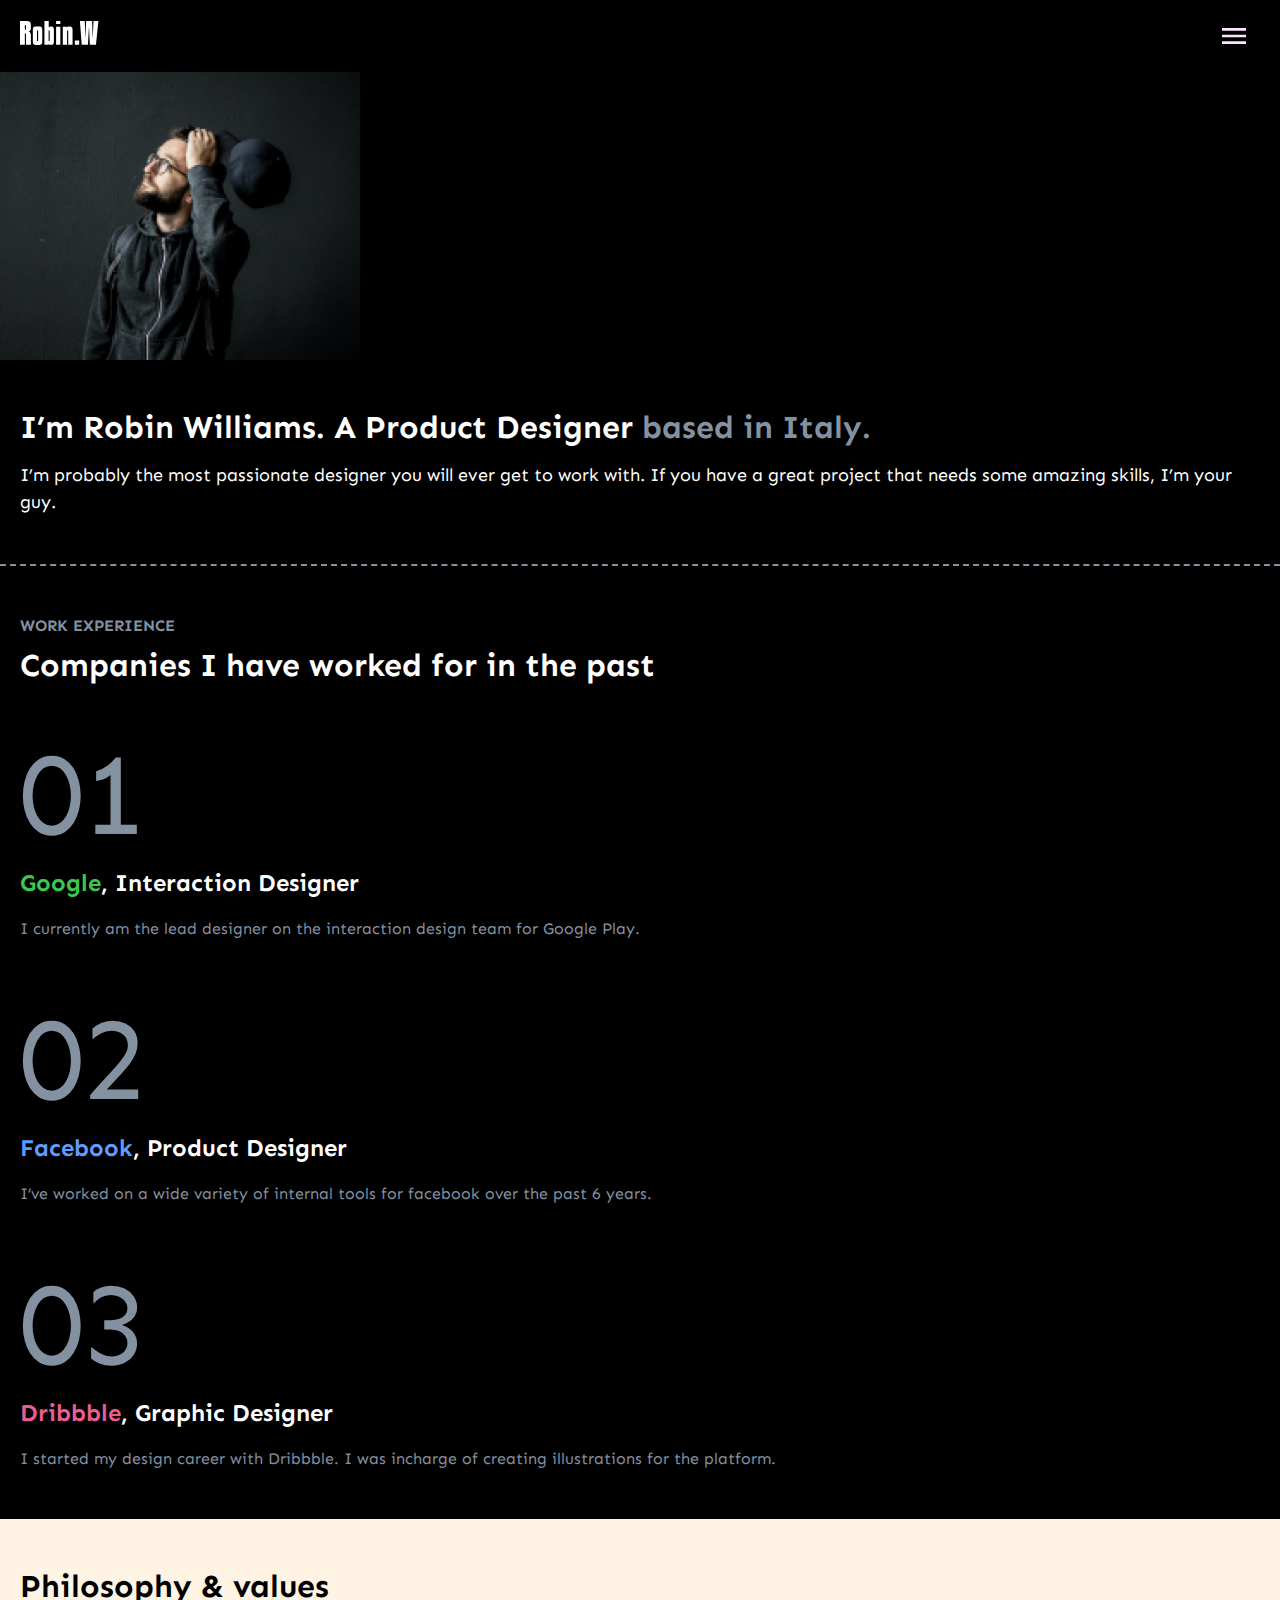
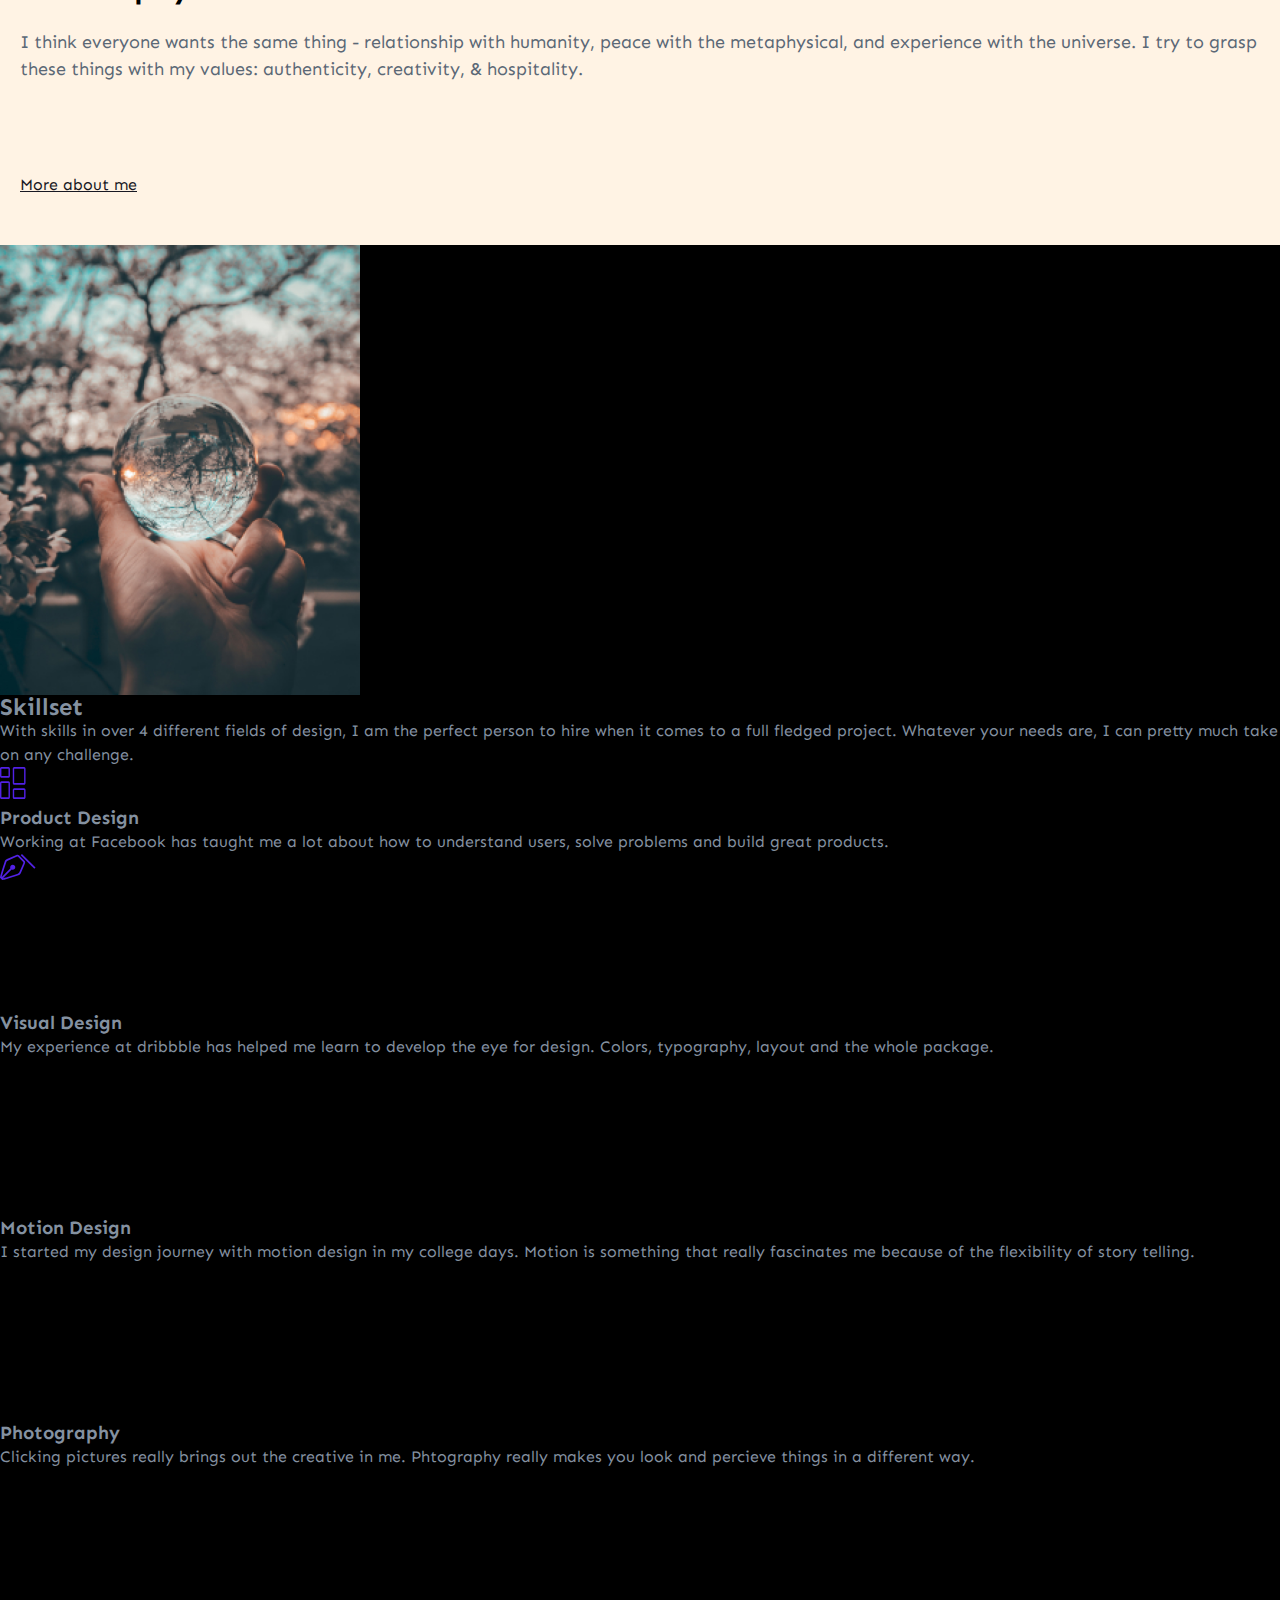
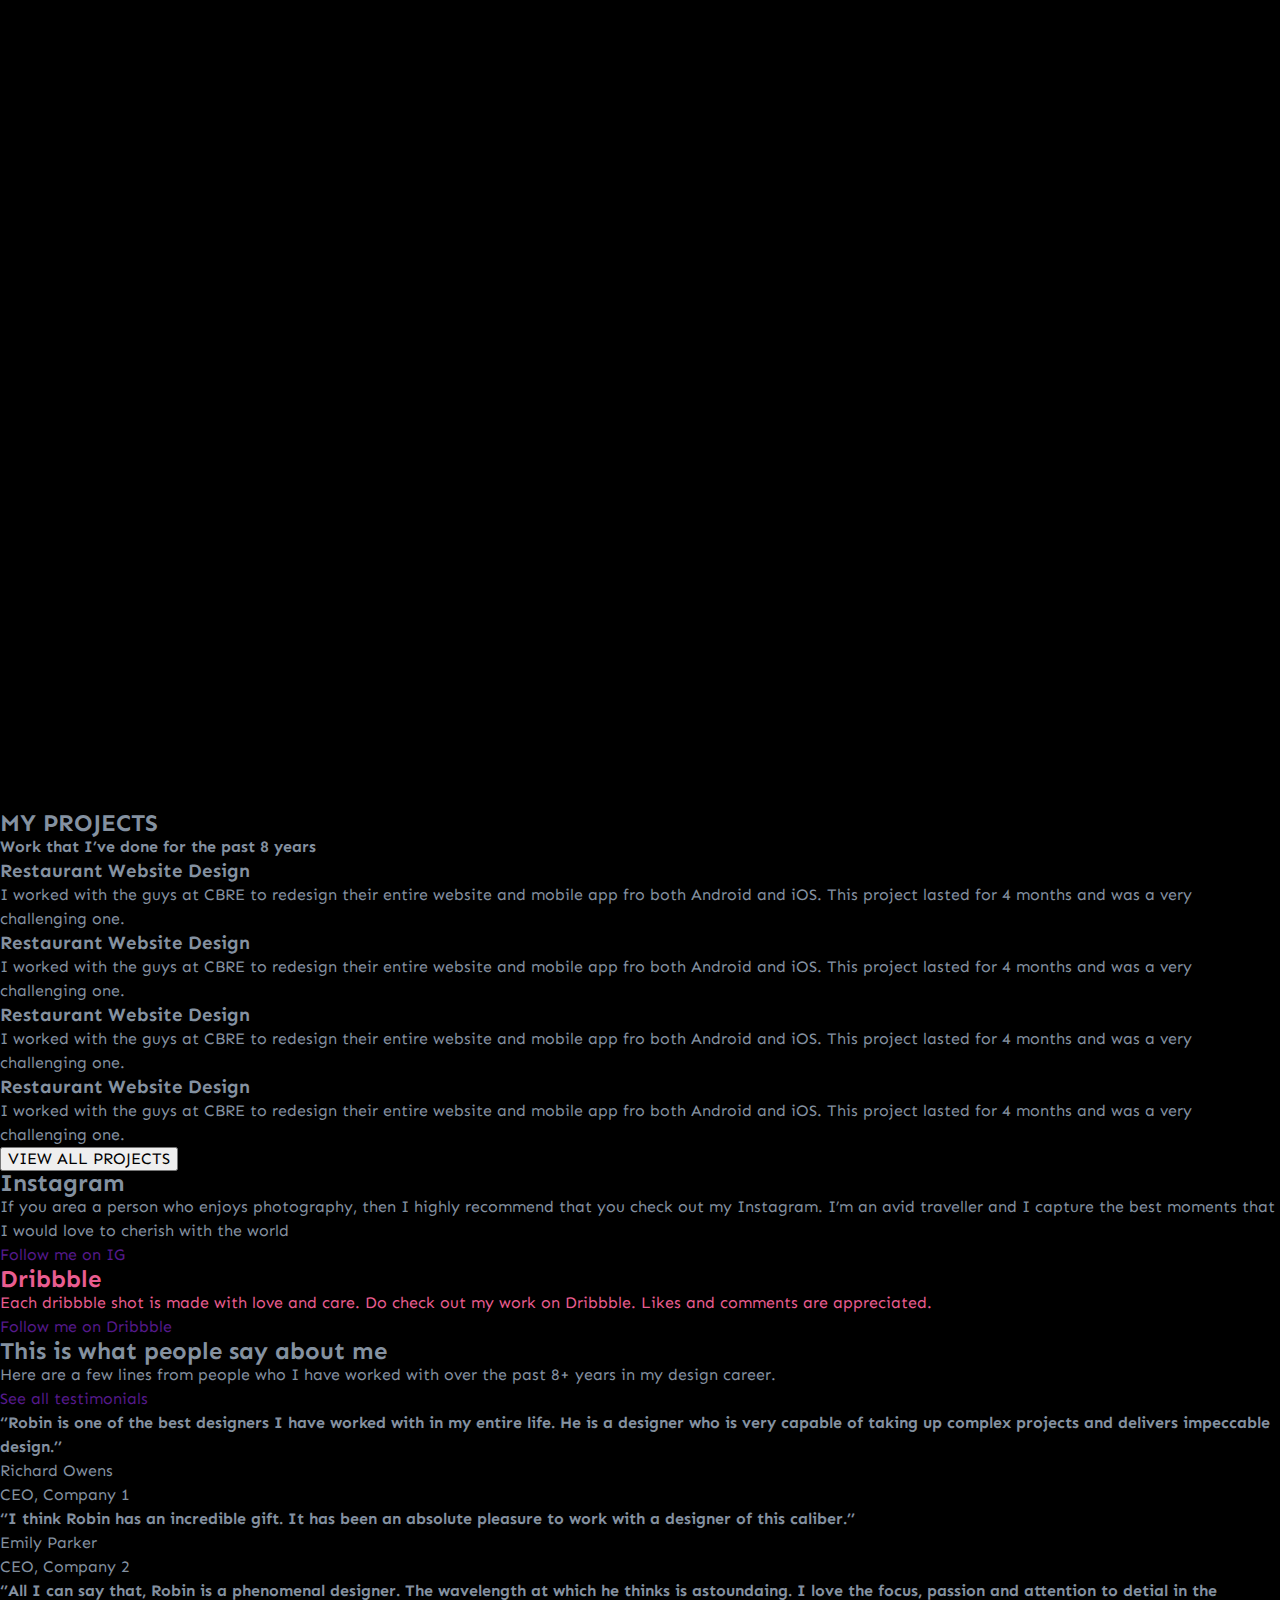
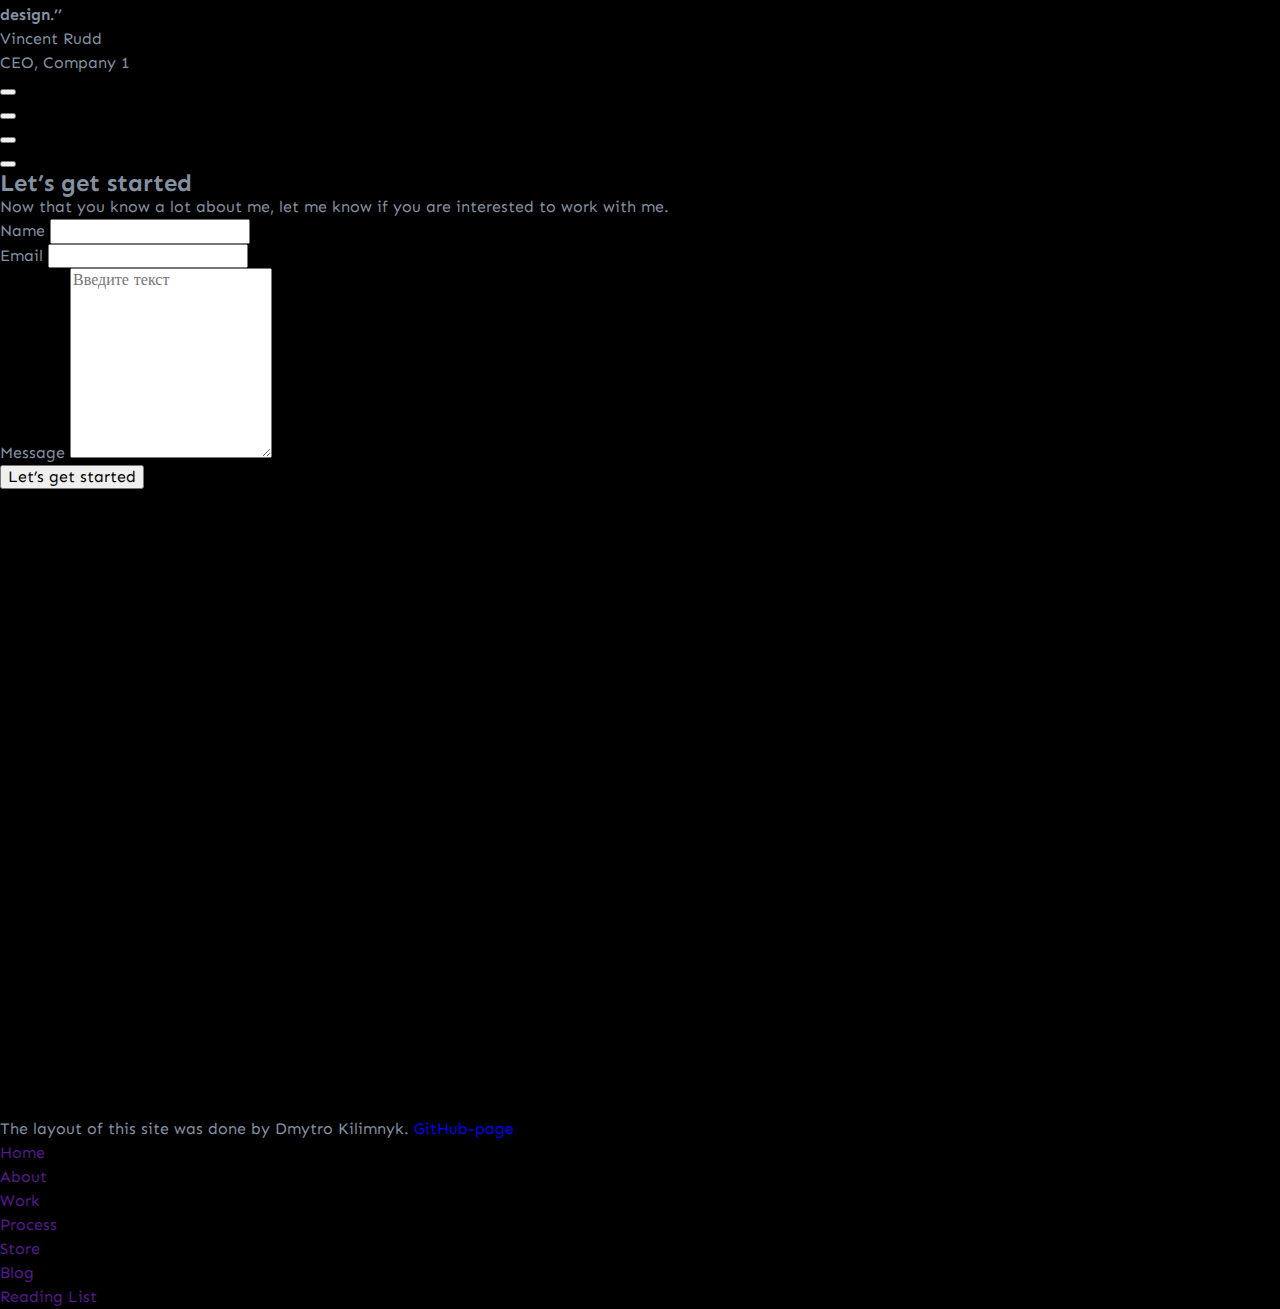
==== commit 545f7f50: "mobil 35%" ====
--- a/main.html
+++ b/main.html
@@ -48,23 +48,23 @@
   <main>
       <section class="experience">
             <div class="conteiner">
-            <h2 class="experience__tital"></h2>
-            <b class="experience__text"></b>
+            <h2 class="experience__tital">WORK EXPERIENCE</h2>
+            <b class="experience__text">Companies I have worked for in the past</b>
             <ul class="experience__list list">
                 <li class="experience__item">
-                    <b class="experience__job-number"></b>
-                    <h3 class="experience__work-place"></h3>
-                    <p class="experience__info"></p>
+                    <b class="experience__job-number">01</b>
+                    <h3 class="experience__work-place"><span class="google">Google</span>, Interaction Designer</h3>
+                    <p class="experience__info">I currently am the lead designer on the interaction design team for Google Play.</p>
                 </li>
                 <li class="experience__item">
-                    <b class="experience__job-number"></b>
-                    <h3 class="experience__work-place"></h3>
-                    <p class="experience__info"></p>
+                    <b class="experience__job-number">02</b>
+                    <h3 class="experience__work-place"><span class="facebook">Facebook</span>, Product Designer</h3>
+                    <p class="experience__info">I’ve worked on a wide variety of internal tools for facebook over the past 6 years.</p>
                 </li>
                 <li class="experience__item">
-                    <b class="experience__job-number"></b>
-                    <h3 class="experience__work-place"></h3>
-                    <p class="experience__info"></p>
+                    <b class="experience__job-number">03</b>
+                    <h3 class="experience__work-place"><span class="dribbble">Dribbble</span>, Graphic Designer</h3>
+                    <p class="experience__info">I started my design career with Dribbble. I was incharge of creating illustrations for the platform.</p>
                 </li>
             </ul>
         </div>
@@ -74,10 +74,10 @@
             <div class="about-me__info">
             <h2 class="about-me__tital">Philosophy & values</h2>
             <p class="about-me__text">I think everyone wants the same thing - relationship with humanity, peace with the metaphysical, and experience with the universe. I try to grasp these things with my values: authenticity, creativity, & hospitality.</p>
-            <a href="" class="about-me__link link">More about me</a>
+            <a href="" class="about-me__link ">More about me</a>
             </div>
             <div class="about-me__box">
-                <img  class="about-me__img" src="" alt="">
+                <img  class="about-me__img" src="./imeges/about-me.jpg" alt="bb" width="360" height="450">
             </div>
             </div>
         </section>
@@ -90,15 +90,16 @@
             <div class="skillset__box-info">
                 <ul class="skillset__list list">
                     <li class="skillset__item">
-                        <svg class="skillset__svg">
-                            <use href=""></use>
+                        <svg class="skillset__svg" width="26" height="32">
+                            <use href="./imeges/icon.svg#skillset1"></use>
                         </svg>
                         <h3 class="skillset__skill">Product Design</h3>
                         <p class="skillset__info">Working at Facebook has taught me a lot about how to understand users, solve problems and build great products.</p>
                     </li>
                     <li class="skillset__item">
-                        <svg class="skillset__svg">
-                            <use href=""></use>
+                        <svg class="skillset__svg" >
+                            <use class="svg-use" href="./imeges/icon.svg#skillset2-1" width="26" height="26"></use>
+                            <use class="svg-use" href="./imeges/icon.svg#skillset2-2" width="56" height="15"></use>
                         </svg>
                         <h3 class="skillset__skill">Visual Design</h3>
                         <p class="skillset__info">My experience at dribbble has helped me learn to develop the eye for design. Colors, typography, layout and the whole package.</p>
--- a/css/main.min.css
+++ b/css/main.min.css
@@ -1 +1 @@
-body{font-family:"Sen";font-style:normal;font-weight:400;font-size:16px;line-height:150%;background-color:#000;color:#8491a0;width:100%}h1,h2,h3,h4,h5,h6,p{margin:0}img{display:block;max-width:100%;height:auto}.list{list-style:none;padding-left:0;margin:0}.link{text-decoration:none}.header{position:relative;width:100%;border-bottom:2px dashed #8491a0}.header__logo::before{content:"";display:inline-block;background-image:url(../imeges/logo.svg.svg);width:79px;height:24px}.header__nav{height:72px;display:-webkit-box;display:-ms-flexbox;display:flex;padding:0 20px;-webkit-box-align:center;-ms-flex-align:center;align-items:center}.header__button{display:-webkit-box;display:-ms-flexbox;display:flex;position:absolute;right:20px;background-color:#000;border:none;cursor:pointer}.svg-menu-open,.svg-menu-close{fill:#fbe4ff}.header__button .svg-menu-close{display:none}.header__button.is-open .svg-menu-close{display:block}.header__button.is-open .svg-menu-open{display:none}.menu-box{position:absolute;top:72px;right:20px;z-index:10}.header__item:not(:last-child){margin-bottom:10px}.header__item{font-weight:400;font-size:16px;line-height:150%;border-radius:4px;border:1px solid #8491a0;padding:8px 16px;text-align:center;background-color:#000}.header__item:nth-child(1){-webkit-transform:translateX(150%);transform:translateX(150%);-webkit-transition:-webkit-transform 250ms cubic-bezier(0.4, 0, 0.2, 1) .001s;transition:-webkit-transform 250ms cubic-bezier(0.4, 0, 0.2, 1) .001s;transition:transform 250ms cubic-bezier(0.4, 0, 0.2, 1) .001s;transition:transform 250ms cubic-bezier(0.4, 0, 0.2, 1) .001s, -webkit-transform 250ms cubic-bezier(0.4, 0, 0.2, 1) .001s}.header__item:nth-child(1).is-open{-webkit-transform:translateX(0);transform:translateX(0)}.header__item:nth-child(2){-webkit-transform:translateX(150%);transform:translateX(150%);-webkit-transition:-webkit-transform 250ms cubic-bezier(0.4, 0, 0.2, 1) .2s;transition:-webkit-transform 250ms cubic-bezier(0.4, 0, 0.2, 1) .2s;transition:transform 250ms cubic-bezier(0.4, 0, 0.2, 1) .2s;transition:transform 250ms cubic-bezier(0.4, 0, 0.2, 1) .2s, -webkit-transform 250ms cubic-bezier(0.4, 0, 0.2, 1) .2s}.header__item:nth-child(2).is-open{-webkit-transform:translateX(0);transform:translateX(0)}.header__item:nth-child(3){-webkit-transform:translateX(150%);transform:translateX(150%);-webkit-transition:-webkit-transform 250ms cubic-bezier(0.4, 0, 0.2, 1) .4s;transition:-webkit-transform 250ms cubic-bezier(0.4, 0, 0.2, 1) .4s;transition:transform 250ms cubic-bezier(0.4, 0, 0.2, 1) .4s;transition:transform 250ms cubic-bezier(0.4, 0, 0.2, 1) .4s, -webkit-transform 250ms cubic-bezier(0.4, 0, 0.2, 1) .4s}.header__item:nth-child(3).is-open{-webkit-transform:translateX(0);transform:translateX(0)}.header__item:nth-child(4){-webkit-transform:translateX(150%);transform:translateX(150%);-webkit-transition:-webkit-transform 250ms cubic-bezier(0.4, 0, 0.2, 1) .6s;transition:-webkit-transform 250ms cubic-bezier(0.4, 0, 0.2, 1) .6s;transition:transform 250ms cubic-bezier(0.4, 0, 0.2, 1) .6s;transition:transform 250ms cubic-bezier(0.4, 0, 0.2, 1) .6s, -webkit-transform 250ms cubic-bezier(0.4, 0, 0.2, 1) .6s}.header__item:nth-child(4).is-open{-webkit-transform:translateX(0);transform:translateX(0)}.box-header-info{padding:0 20px;margin:48px 0}.header__tital{font-weight:700;font-size:32px;line-height:38px;color:#fff;margin-bottom:16px}.text-help{color:#8491a0}.header__text{font-weight:400;font-size:18px;line-height:150%;color:#fff}/*# sourceMappingURL=main.min.css.map */+body{font-family:"Sen";font-style:normal;font-weight:400;font-size:16px;line-height:150%;background-color:#000;color:#8491a0;width:100%}h1,h2,h3,h4,h5,h6,p{margin:0}img{display:block;max-width:100%;height:auto}.list{list-style:none;padding-left:0;margin:0}.link{text-decoration:none}.header{position:relative;width:100%;border-bottom:2px dashed #8491a0}.header__logo::before{content:"";display:inline-block;background-image:url(../imeges/logo.svg.svg);width:79px;height:24px}.header__nav{height:72px;display:-webkit-box;display:-ms-flexbox;display:flex;padding:0 20px;-webkit-box-align:center;-ms-flex-align:center;align-items:center}.header__button{display:-webkit-box;display:-ms-flexbox;display:flex;position:absolute;right:20px;background-color:#000;border:none;cursor:pointer}.svg-menu-open,.svg-menu-close{fill:#fbe4ff}.header__button .svg-menu-close{display:none}.header__button.is-open .svg-menu-close{display:block}.header__button.is-open .svg-menu-open{display:none}.menu-box{position:absolute;top:72px;right:20px;z-index:10}.header__item:not(:last-child){margin-bottom:10px}.header__item{font-weight:400;font-size:16px;line-height:150%;border-radius:4px;border:1px solid #8491a0;padding:8px 16px;text-align:center;background-color:#000}.header__item:nth-child(1){-webkit-transform:translateX(150%);transform:translateX(150%);-webkit-transition:-webkit-transform 250ms cubic-bezier(0.4, 0, 0.2, 1) .001s;transition:-webkit-transform 250ms cubic-bezier(0.4, 0, 0.2, 1) .001s;transition:transform 250ms cubic-bezier(0.4, 0, 0.2, 1) .001s;transition:transform 250ms cubic-bezier(0.4, 0, 0.2, 1) .001s, -webkit-transform 250ms cubic-bezier(0.4, 0, 0.2, 1) .001s}.header__item:nth-child(1).is-open{-webkit-transform:translateX(0);transform:translateX(0)}.header__item:nth-child(2){-webkit-transform:translateX(150%);transform:translateX(150%);-webkit-transition:-webkit-transform 250ms cubic-bezier(0.4, 0, 0.2, 1) .2s;transition:-webkit-transform 250ms cubic-bezier(0.4, 0, 0.2, 1) .2s;transition:transform 250ms cubic-bezier(0.4, 0, 0.2, 1) .2s;transition:transform 250ms cubic-bezier(0.4, 0, 0.2, 1) .2s, -webkit-transform 250ms cubic-bezier(0.4, 0, 0.2, 1) .2s}.header__item:nth-child(2).is-open{-webkit-transform:translateX(0);transform:translateX(0)}.header__item:nth-child(3){-webkit-transform:translateX(150%);transform:translateX(150%);-webkit-transition:-webkit-transform 250ms cubic-bezier(0.4, 0, 0.2, 1) .4s;transition:-webkit-transform 250ms cubic-bezier(0.4, 0, 0.2, 1) .4s;transition:transform 250ms cubic-bezier(0.4, 0, 0.2, 1) .4s;transition:transform 250ms cubic-bezier(0.4, 0, 0.2, 1) .4s, -webkit-transform 250ms cubic-bezier(0.4, 0, 0.2, 1) .4s}.header__item:nth-child(3).is-open{-webkit-transform:translateX(0);transform:translateX(0)}.header__item:nth-child(4){-webkit-transform:translateX(150%);transform:translateX(150%);-webkit-transition:-webkit-transform 250ms cubic-bezier(0.4, 0, 0.2, 1) .6s;transition:-webkit-transform 250ms cubic-bezier(0.4, 0, 0.2, 1) .6s;transition:transform 250ms cubic-bezier(0.4, 0, 0.2, 1) .6s;transition:transform 250ms cubic-bezier(0.4, 0, 0.2, 1) .6s, -webkit-transform 250ms cubic-bezier(0.4, 0, 0.2, 1) .6s}.header__item:nth-child(4).is-open{-webkit-transform:translateX(0);transform:translateX(0)}.box-header-info{padding:0 20px;margin:48px 0}.header__tital{font-weight:700;font-size:32px;line-height:38px;color:#fff;margin-bottom:16px}.text-help{color:#8491a0}.header__text{font-weight:400;font-size:18px;line-height:150%;color:#fff}.experience{padding:48px 20px}.experience__tital{font-weight:700;font-size:16px;line-height:150%;margin-bottom:8px}.experience__text{font-weight:700;font-size:32px;line-height:38px;color:#fff}.experience__job-number{font-weight:400;font-size:117px;line-height:141px}.experience__work-place{font-weight:700;font-size:24px;line-height:150%;margin-bottom:16px;color:#fff}.experience__info{font-weight:400;font-size:16px;line-height:150%}.google{color:#3cc74e}.facebook{color:#609bff}.dribbble{color:#e95d90}.experience__item:not(:last-child){margin-bottom:48px}.experience__item{margin-top:40px}.about-me__info{padding:48px 20px;background-color:#fff3e4}.about-me__tital{font-weight:700;font-size:32px;line-height:38px;color:#000;margin-bottom:24px}.about-me__text{font-weight:400;font-size:18px;line-height:150%;color:#5b6876;margin-bottom:90px}.about-me__link{font-weight:400;font-size:16px;line-height:150%;color:#181823}.skillset__item{position:relative}.svg-use{position:absolute;left:8px}/*# sourceMappingURL=main.min.css.map */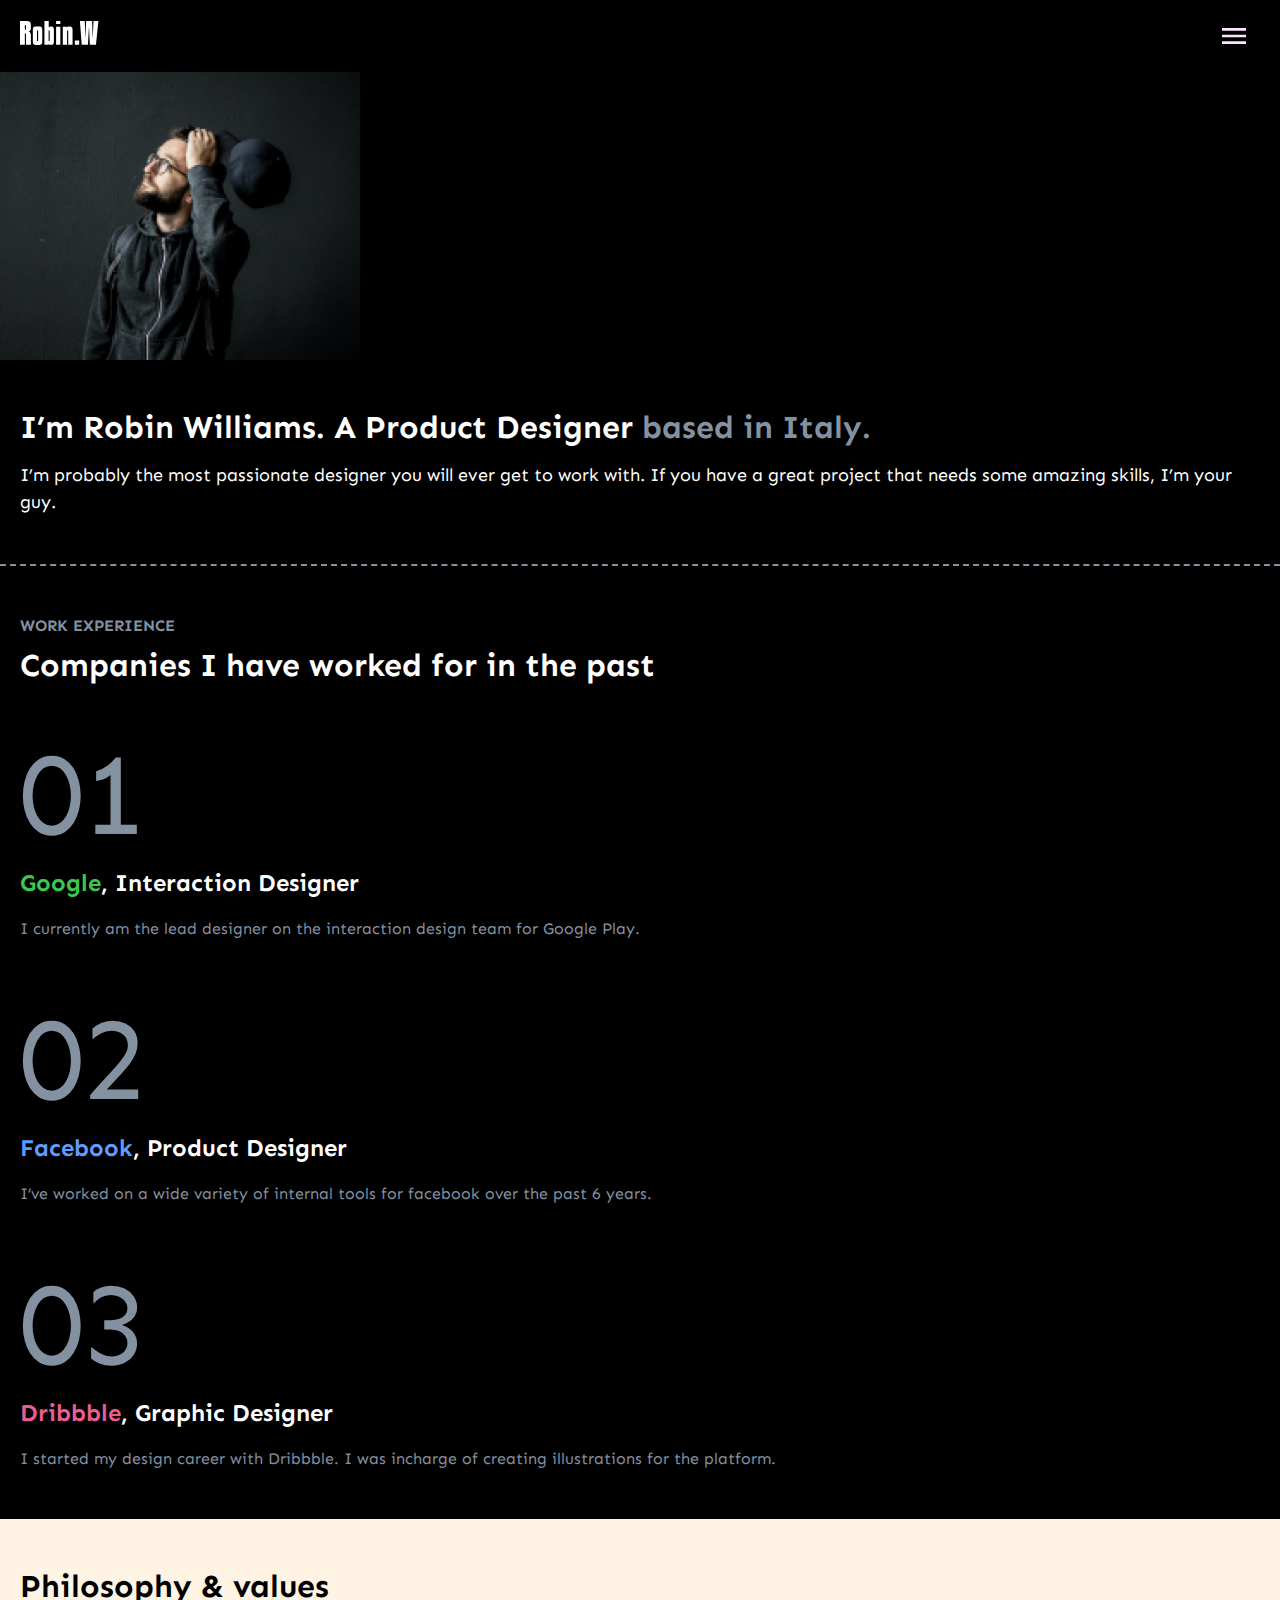
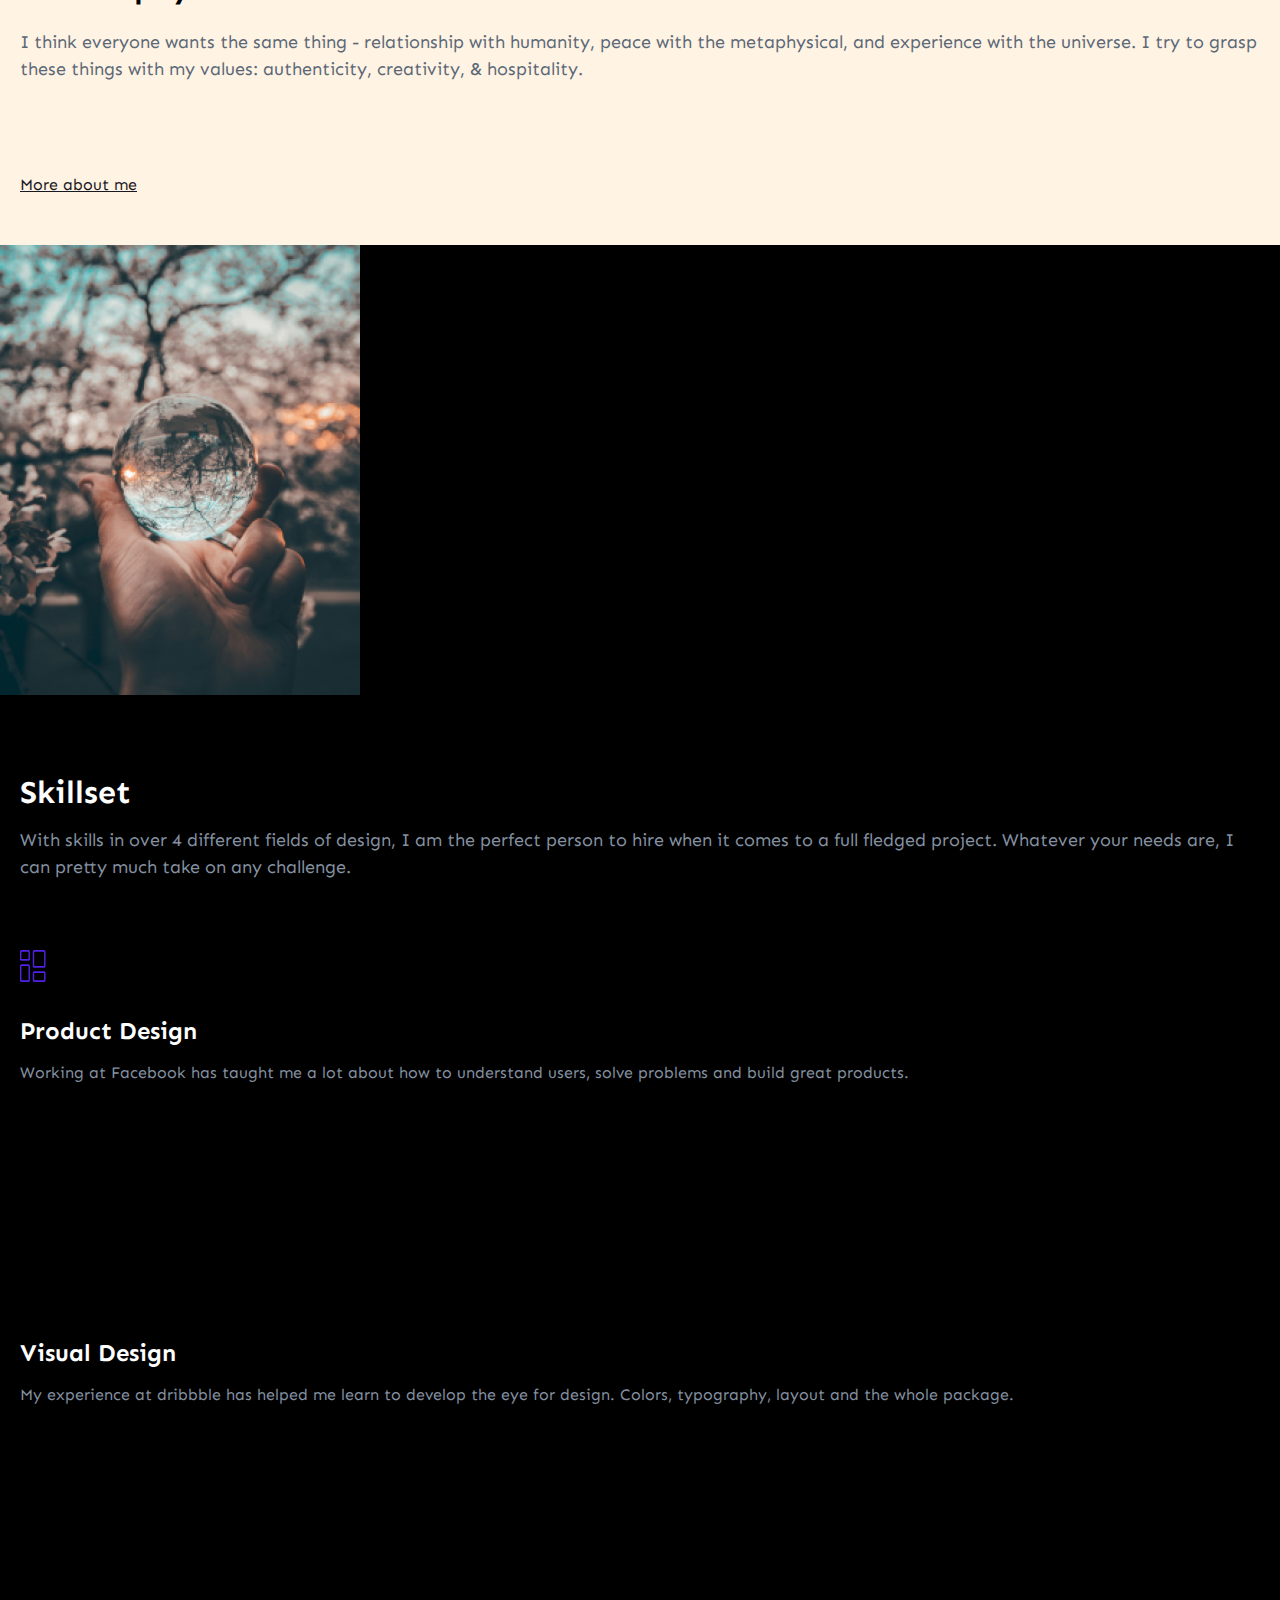
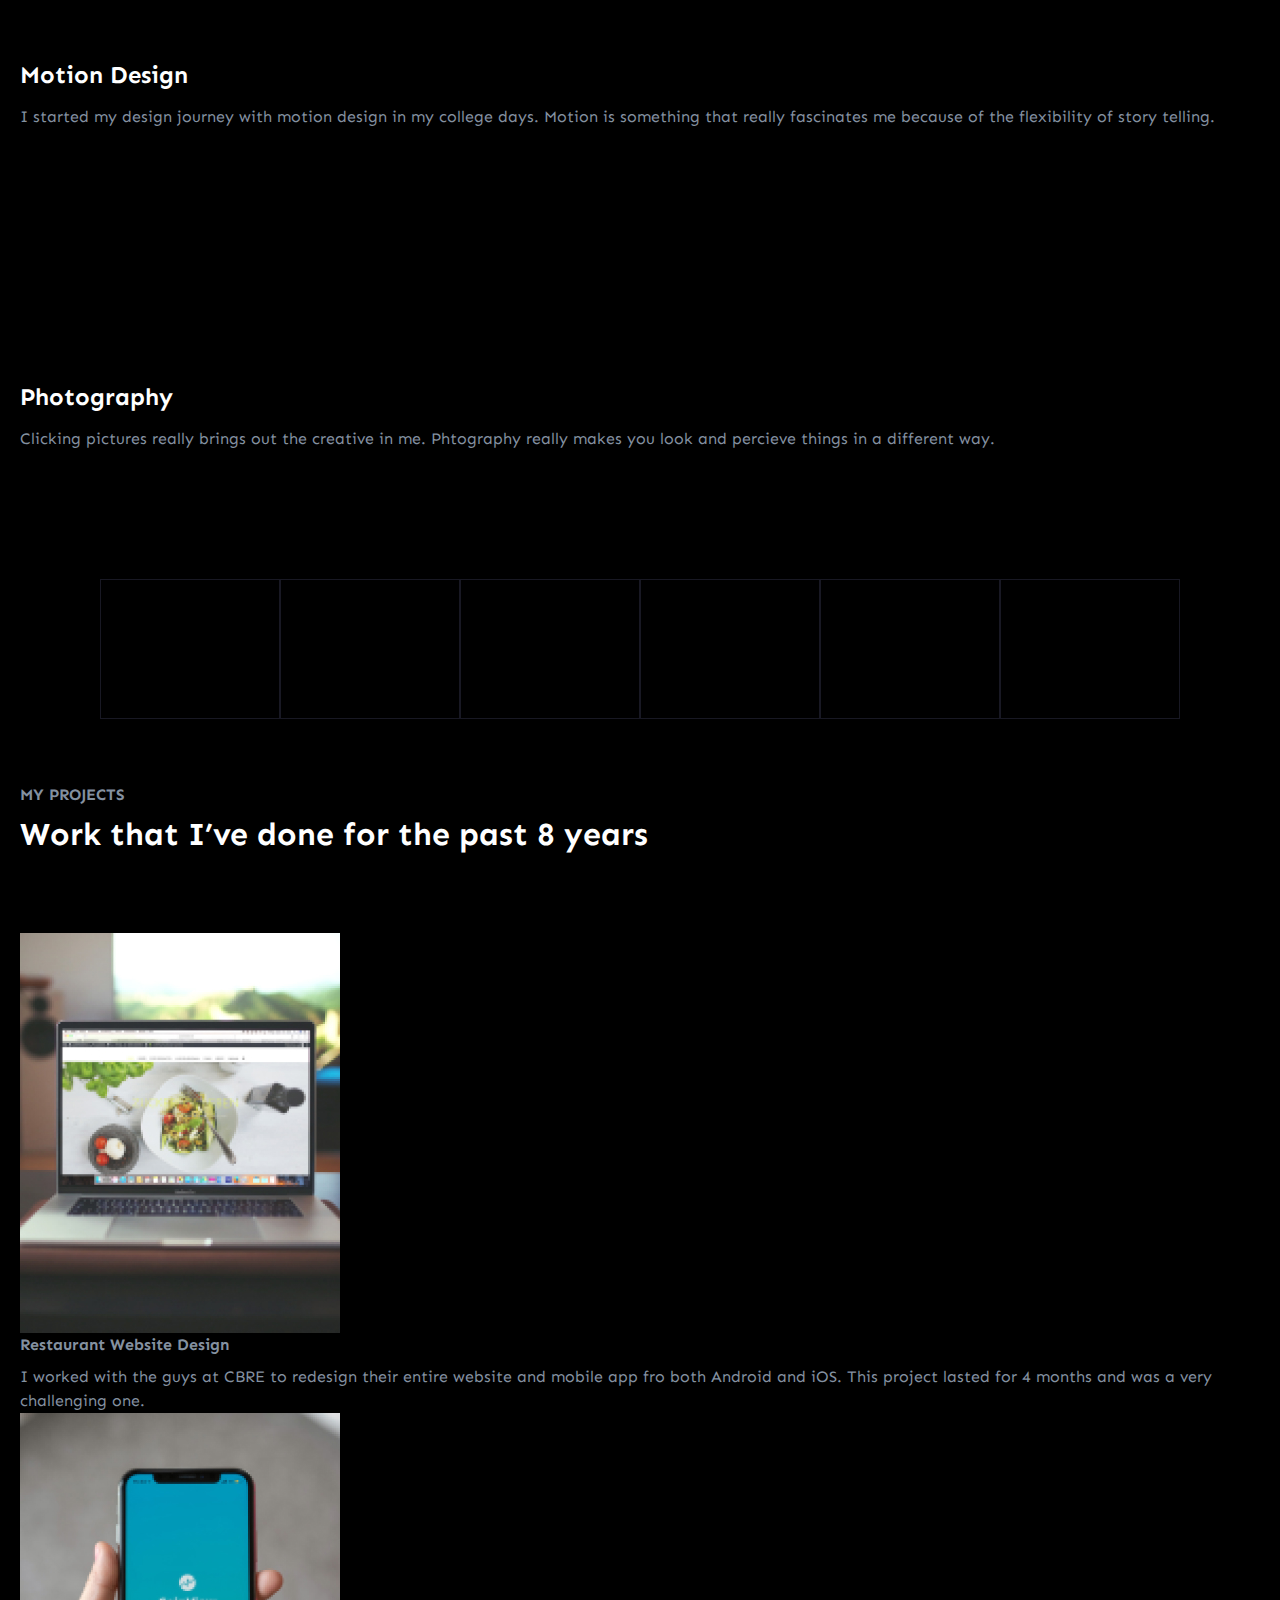
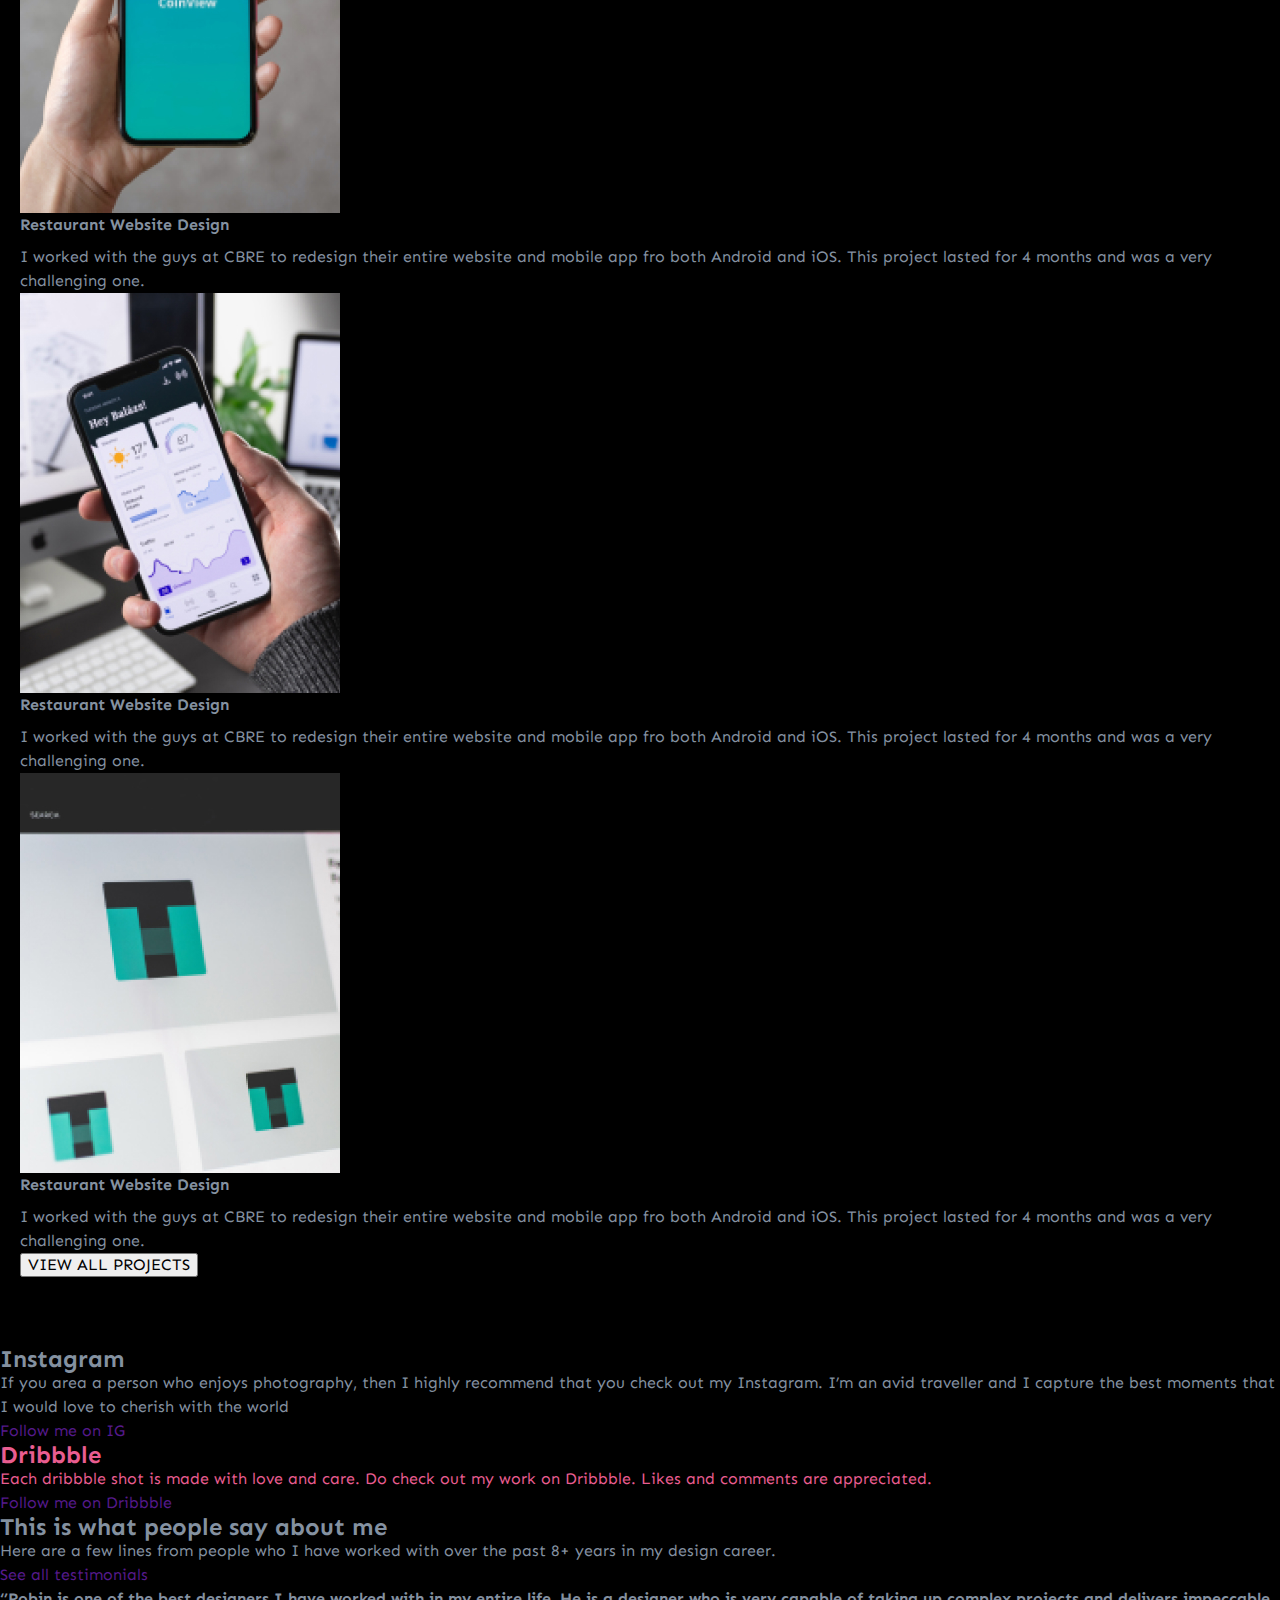
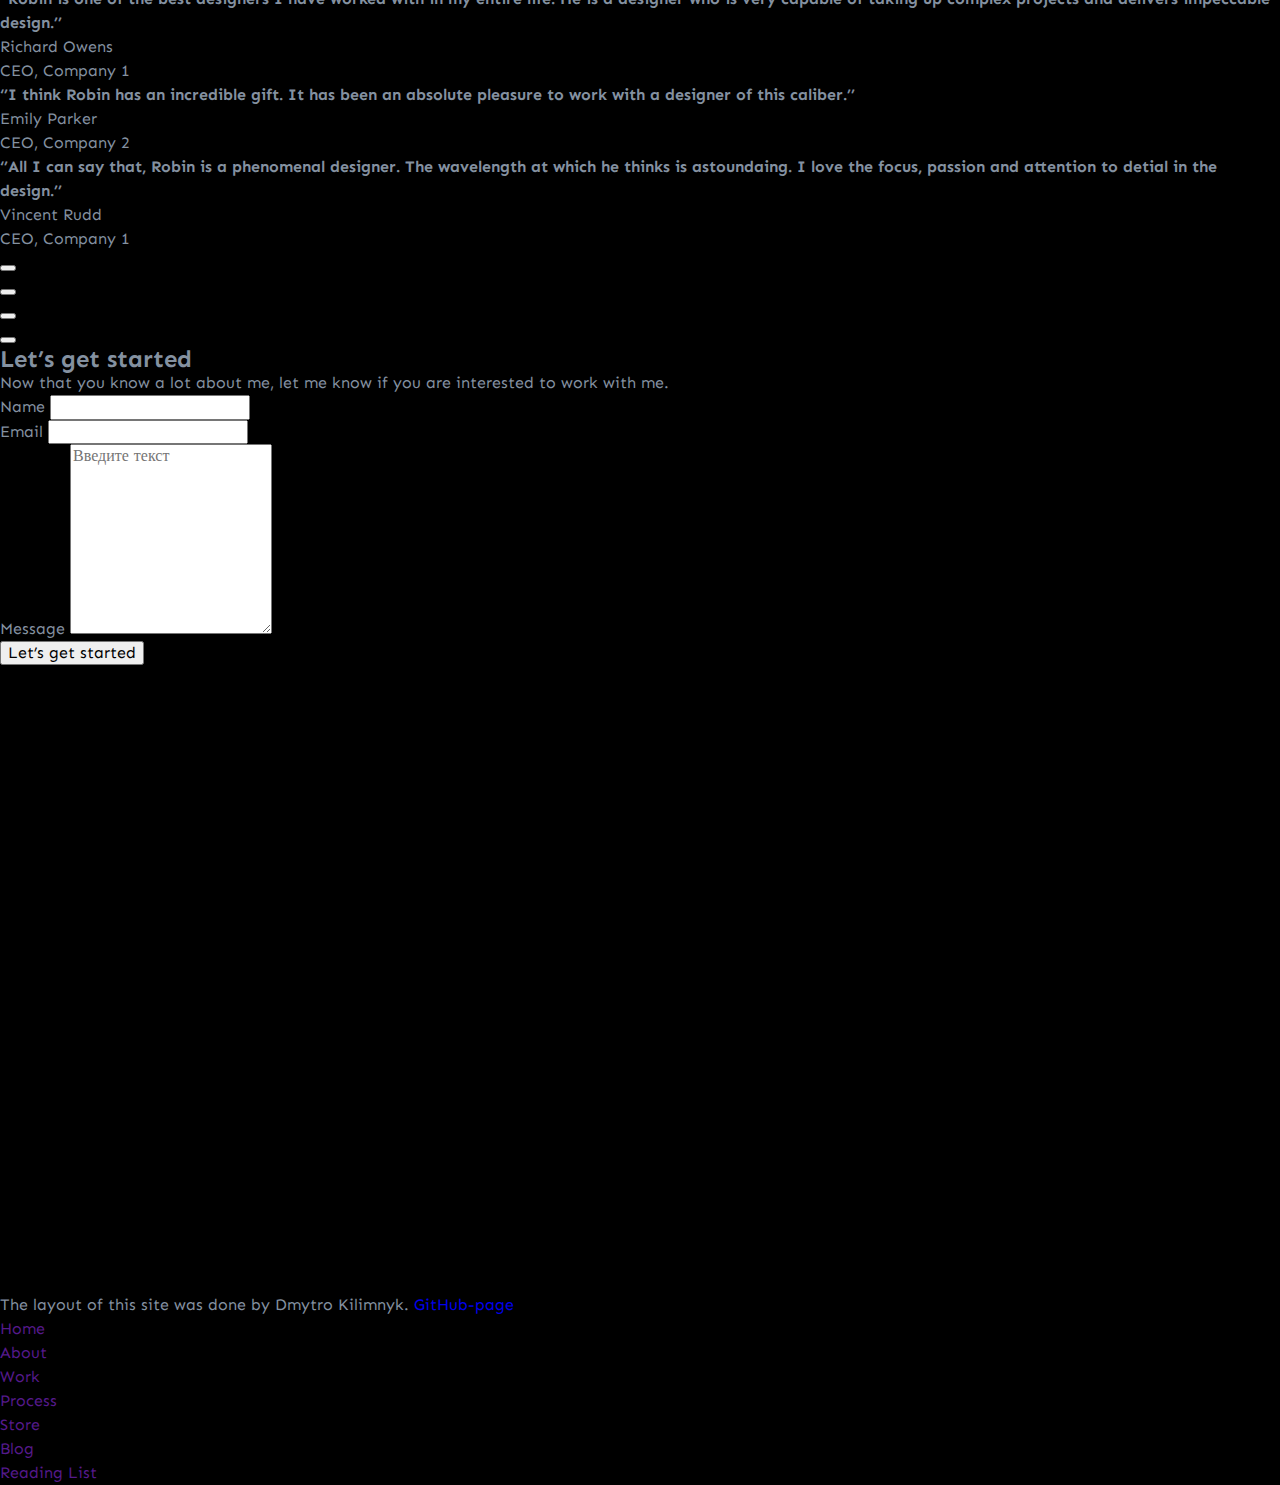
==== commit db629fd1: "60%" ====
--- a/main.html
+++ b/main.html
@@ -97,10 +97,9 @@
                         <p class="skillset__info">Working at Facebook has taught me a lot about how to understand users, solve problems and build great products.</p>
                     </li>
                     <li class="skillset__item">
-                        <svg class="skillset__svg" >
-                            <use class="svg-use" href="./imeges/icon.svg#skillset2-1" width="26" height="26"></use>
-                            <use class="svg-use" href="./imeges/icon.svg#skillset2-2" width="56" height="15"></use>
-                        </svg>
+                            <svg class="skillset__svg" >
+                                <use class="svg-use" href=></use>
+                            </svg>
                         <h3 class="skillset__skill">Visual Design</h3>
                         <p class="skillset__info">My experience at dribbble has helped me learn to develop the eye for design. Colors, typography, layout and the whole package.</p>
                     </li>
@@ -123,46 +122,46 @@
                 </div>
         </section>
         <section class="company">
-            <ul class="companyi__list list">
-                <li class="company__item">
-                    <a href="" class="company__link link">
-                        <svg class="company__svg">
-                            <use href=""></use>
-                        </svg>
-                    </a>
-                </li>
-                <li class="company__item">
-                    <a href="" class="company__link link">
-                        <svg class="company__svg">
-                            <use href=""></use>
-                        </svg>
-                    </a>
-                </li>
-                <li class="company__item">
-                    <a href="" class="company__link link">
-                        <svg class="company__svg">
-                            <use href=""></use>
-                        </svg>
-                    </a>
-                </li>
-                <li class="company__item">
-                    <a href="" class="company__link link">
-                        <svg class="company__svg">
-                            <use href=""></use>
-                        </svg>
-                    </a>
-                </li>
-                <li class="company__item">
-                    <a href="" class="company__link link">
-                        <svg class="company__svg">
-                            <use href=""></use>
-                        </svg>
-                    </a>
-                </li>
-                <li class="company__item">
-                    <a href="" class="company__link link">
-                        <svg class="company__svg">
-                            <use href=""></use>
+            <ul class="company__list list">
+                <li class="company__item">
+                    <a href="" class="company__link link">
+                        <svg class="company__svg" width="85" height="21">
+                            <use href="./imeges/icon.svg#logo1"></use>
+                        </svg>
+                    </a>
+                </li>
+                <li class="company__item">
+                    <a href="" class="company__link link">
+                        <svg class="company__svg" width="69" height="29">
+                            <use href="./imeges/icon.svg#logo2"></use>
+                        </svg>
+                    </a>
+                </li>
+                <li class="company__item">
+                    <a href="" class="company__link link">
+                        <svg class="company__svg" width="28" height="29">
+                            <use href="./imeges/icon.svg#logo3"></use>
+                        </svg>
+                    </a>
+                </li>
+                <li class="company__item">
+                    <a href="" class="company__link link">
+                        <svg class="company__svg" width="21" height="21">
+                            <use href="./imeges/icon.svg#logo4"></use>
+                        </svg>
+                    </a>
+                </li>
+                <li class="company__item">
+                    <a href="" class="company__link link">
+                        <svg class="company__svg" width="154" height="25">
+                            <use href="./imeges/icon.svg#logo5"></use>
+                        </svg>
+                    </a>
+                </li>
+                <li class="company__item">
+                    <a href="" class="company__link link">
+                        <svg class="company__svg" width="42" height="21">
+                            <use href="./imeges/icon.svg#logo6"></use>
                         </svg>
                     </a>
                 </li>
@@ -174,28 +173,28 @@
             <b class="project__info">Work that I’ve done for the past 8 years</b>
             <ul class="project__list list">
                 <li class="project__item">
-                    <img class="project__img" src="" alt="">
+                    <img class="project__img" src="./imeges/project1.jpg" alt="ee" width="320" height="400">
                     <div class="project__box">
                         <h3 class="project__tital">Restaurant Website Design</h3>
                         <p class="project__text">I worked with the guys at CBRE to redesign their entire website and mobile app fro both Android and iOS. This project lasted for 4 months and was a very challenging one.</p>
                     </div>
                 </li>
                 <li class="project__item">
-                    <img class="project__img" src="" alt="">
+                    <img class="project__img" src="./imeges/project2.jpg" alt="ee">
                     <div class="project__box">
                         <h3 class="project__tital">Restaurant Website Design</h3>
                         <p class="project__text">I worked with the guys at CBRE to redesign their entire website and mobile app fro both Android and iOS. This project lasted for 4 months and was a very challenging one.</p>
                     </div>
                 </li>
                 <li class="project__item">
-                    <img class="project__img" src="" alt="">
+                    <img class="project__img" src="./imeges/project3.jpg" alt="ee">
                     <div class="project__box">
                         <h3 class="project__tital">Restaurant Website Design</h3>
                         <p class="project__text">I worked with the guys at CBRE to redesign their entire website and mobile app fro both Android and iOS. This project lasted for 4 months and was a very challenging one.</p>
                     </div>
                 </li>
                 <li class="project__item">
-                    <img class="project__img" src="" alt="">
+                    <img class="project__img" src="./imeges/project4.jpg" alt="ee">
                     <div class="project__box">
                         <h3 class="project__tital">Restaurant Website Design</h3>
                         <p class="project__text">I worked with the guys at CBRE to redesign their entire website and mobile app fro both Android and iOS. This project lasted for 4 months and was a very challenging one.</p>
--- a/css/main.min.css
+++ b/css/main.min.css
@@ -1 +1 @@
-body{font-family:"Sen";font-style:normal;font-weight:400;font-size:16px;line-height:150%;background-color:#000;color:#8491a0;width:100%}h1,h2,h3,h4,h5,h6,p{margin:0}img{display:block;max-width:100%;height:auto}.list{list-style:none;padding-left:0;margin:0}.link{text-decoration:none}.header{position:relative;width:100%;border-bottom:2px dashed #8491a0}.header__logo::before{content:"";display:inline-block;background-image:url(../imeges/logo.svg.svg);width:79px;height:24px}.header__nav{height:72px;display:-webkit-box;display:-ms-flexbox;display:flex;padding:0 20px;-webkit-box-align:center;-ms-flex-align:center;align-items:center}.header__button{display:-webkit-box;display:-ms-flexbox;display:flex;position:absolute;right:20px;background-color:#000;border:none;cursor:pointer}.svg-menu-open,.svg-menu-close{fill:#fbe4ff}.header__button .svg-menu-close{display:none}.header__button.is-open .svg-menu-close{display:block}.header__button.is-open .svg-menu-open{display:none}.menu-box{position:absolute;top:72px;right:20px;z-index:10}.header__item:not(:last-child){margin-bottom:10px}.header__item{font-weight:400;font-size:16px;line-height:150%;border-radius:4px;border:1px solid #8491a0;padding:8px 16px;text-align:center;background-color:#000}.header__item:nth-child(1){-webkit-transform:translateX(150%);transform:translateX(150%);-webkit-transition:-webkit-transform 250ms cubic-bezier(0.4, 0, 0.2, 1) .001s;transition:-webkit-transform 250ms cubic-bezier(0.4, 0, 0.2, 1) .001s;transition:transform 250ms cubic-bezier(0.4, 0, 0.2, 1) .001s;transition:transform 250ms cubic-bezier(0.4, 0, 0.2, 1) .001s, -webkit-transform 250ms cubic-bezier(0.4, 0, 0.2, 1) .001s}.header__item:nth-child(1).is-open{-webkit-transform:translateX(0);transform:translateX(0)}.header__item:nth-child(2){-webkit-transform:translateX(150%);transform:translateX(150%);-webkit-transition:-webkit-transform 250ms cubic-bezier(0.4, 0, 0.2, 1) .2s;transition:-webkit-transform 250ms cubic-bezier(0.4, 0, 0.2, 1) .2s;transition:transform 250ms cubic-bezier(0.4, 0, 0.2, 1) .2s;transition:transform 250ms cubic-bezier(0.4, 0, 0.2, 1) .2s, -webkit-transform 250ms cubic-bezier(0.4, 0, 0.2, 1) .2s}.header__item:nth-child(2).is-open{-webkit-transform:translateX(0);transform:translateX(0)}.header__item:nth-child(3){-webkit-transform:translateX(150%);transform:translateX(150%);-webkit-transition:-webkit-transform 250ms cubic-bezier(0.4, 0, 0.2, 1) .4s;transition:-webkit-transform 250ms cubic-bezier(0.4, 0, 0.2, 1) .4s;transition:transform 250ms cubic-bezier(0.4, 0, 0.2, 1) .4s;transition:transform 250ms cubic-bezier(0.4, 0, 0.2, 1) .4s, -webkit-transform 250ms cubic-bezier(0.4, 0, 0.2, 1) .4s}.header__item:nth-child(3).is-open{-webkit-transform:translateX(0);transform:translateX(0)}.header__item:nth-child(4){-webkit-transform:translateX(150%);transform:translateX(150%);-webkit-transition:-webkit-transform 250ms cubic-bezier(0.4, 0, 0.2, 1) .6s;transition:-webkit-transform 250ms cubic-bezier(0.4, 0, 0.2, 1) .6s;transition:transform 250ms cubic-bezier(0.4, 0, 0.2, 1) .6s;transition:transform 250ms cubic-bezier(0.4, 0, 0.2, 1) .6s, -webkit-transform 250ms cubic-bezier(0.4, 0, 0.2, 1) .6s}.header__item:nth-child(4).is-open{-webkit-transform:translateX(0);transform:translateX(0)}.box-header-info{padding:0 20px;margin:48px 0}.header__tital{font-weight:700;font-size:32px;line-height:38px;color:#fff;margin-bottom:16px}.text-help{color:#8491a0}.header__text{font-weight:400;font-size:18px;line-height:150%;color:#fff}.experience{padding:48px 20px}.experience__tital{font-weight:700;font-size:16px;line-height:150%;margin-bottom:8px}.experience__text{font-weight:700;font-size:32px;line-height:38px;color:#fff}.experience__job-number{font-weight:400;font-size:117px;line-height:141px}.experience__work-place{font-weight:700;font-size:24px;line-height:150%;margin-bottom:16px;color:#fff}.experience__info{font-weight:400;font-size:16px;line-height:150%}.google{color:#3cc74e}.facebook{color:#609bff}.dribbble{color:#e95d90}.experience__item:not(:last-child){margin-bottom:48px}.experience__item{margin-top:40px}.about-me__info{padding:48px 20px;background-color:#fff3e4}.about-me__tital{font-weight:700;font-size:32px;line-height:38px;color:#000;margin-bottom:24px}.about-me__text{font-weight:400;font-size:18px;line-height:150%;color:#5b6876;margin-bottom:90px}.about-me__link{font-weight:400;font-size:16px;line-height:150%;color:#181823}.skillset__item{position:relative}.svg-use{position:absolute;left:8px}/*# sourceMappingURL=main.min.css.map */+body{font-family:"Sen";font-style:normal;font-weight:400;font-size:16px;line-height:150%;background-color:#000;color:#8491a0;width:100%}h1,h2,h3,h4,h5,h6,p{margin:0}img{display:block;max-width:100%;height:auto}.list{list-style:none;padding-left:0;margin:0}.link{text-decoration:none}.header{position:relative;width:100%;border-bottom:2px dashed #8491a0}.header__logo::before{content:"";display:inline-block;background-image:url(../imeges/logo.svg.svg);width:79px;height:24px}.header__nav{height:72px;display:-webkit-box;display:-ms-flexbox;display:flex;padding:0 20px;-webkit-box-align:center;-ms-flex-align:center;align-items:center}.header__button{display:-webkit-box;display:-ms-flexbox;display:flex;position:absolute;right:20px;background-color:#000;border:none;cursor:pointer}.svg-menu-open,.svg-menu-close{fill:#fbe4ff}.header__button .svg-menu-close{display:none}.header__button.is-open .svg-menu-close{display:block}.header__button.is-open .svg-menu-open{display:none}.menu-box{position:absolute;top:72px;right:20px;z-index:10}.header__item:not(:last-child){margin-bottom:10px}.header__item{font-weight:400;font-size:16px;line-height:150%;border-radius:4px;border:1px solid #8491a0;padding:8px 16px;text-align:center;background-color:#000}.header__item:nth-child(1){-webkit-transform:translateX(150%);transform:translateX(150%);-webkit-transition:-webkit-transform 250ms cubic-bezier(0.4, 0, 0.2, 1) .001s;transition:-webkit-transform 250ms cubic-bezier(0.4, 0, 0.2, 1) .001s;transition:transform 250ms cubic-bezier(0.4, 0, 0.2, 1) .001s;transition:transform 250ms cubic-bezier(0.4, 0, 0.2, 1) .001s, -webkit-transform 250ms cubic-bezier(0.4, 0, 0.2, 1) .001s}.header__item:nth-child(1).is-open{-webkit-transform:translateX(0);transform:translateX(0)}.header__item:nth-child(2){-webkit-transform:translateX(150%);transform:translateX(150%);-webkit-transition:-webkit-transform 250ms cubic-bezier(0.4, 0, 0.2, 1) .2s;transition:-webkit-transform 250ms cubic-bezier(0.4, 0, 0.2, 1) .2s;transition:transform 250ms cubic-bezier(0.4, 0, 0.2, 1) .2s;transition:transform 250ms cubic-bezier(0.4, 0, 0.2, 1) .2s, -webkit-transform 250ms cubic-bezier(0.4, 0, 0.2, 1) .2s}.header__item:nth-child(2).is-open{-webkit-transform:translateX(0);transform:translateX(0)}.header__item:nth-child(3){-webkit-transform:translateX(150%);transform:translateX(150%);-webkit-transition:-webkit-transform 250ms cubic-bezier(0.4, 0, 0.2, 1) .4s;transition:-webkit-transform 250ms cubic-bezier(0.4, 0, 0.2, 1) .4s;transition:transform 250ms cubic-bezier(0.4, 0, 0.2, 1) .4s;transition:transform 250ms cubic-bezier(0.4, 0, 0.2, 1) .4s, -webkit-transform 250ms cubic-bezier(0.4, 0, 0.2, 1) .4s}.header__item:nth-child(3).is-open{-webkit-transform:translateX(0);transform:translateX(0)}.header__item:nth-child(4){-webkit-transform:translateX(150%);transform:translateX(150%);-webkit-transition:-webkit-transform 250ms cubic-bezier(0.4, 0, 0.2, 1) .6s;transition:-webkit-transform 250ms cubic-bezier(0.4, 0, 0.2, 1) .6s;transition:transform 250ms cubic-bezier(0.4, 0, 0.2, 1) .6s;transition:transform 250ms cubic-bezier(0.4, 0, 0.2, 1) .6s, -webkit-transform 250ms cubic-bezier(0.4, 0, 0.2, 1) .6s}.header__item:nth-child(4).is-open{-webkit-transform:translateX(0);transform:translateX(0)}.box-header-info{padding:0 20px;margin:48px 0}.header__tital{font-weight:700;font-size:32px;line-height:38px;color:#fff;margin-bottom:16px}.text-help{color:#8491a0}.header__text{font-weight:400;font-size:18px;line-height:150%;color:#fff}.experience{padding:48px 20px}.experience__tital{font-weight:700;font-size:16px;line-height:150%;margin-bottom:8px}.experience__text{font-weight:700;font-size:32px;line-height:38px;color:#fff}.experience__job-number{font-weight:400;font-size:117px;line-height:141px}.experience__work-place{font-weight:700;font-size:24px;line-height:150%;margin-bottom:16px;color:#fff}.experience__info{font-weight:400;font-size:16px;line-height:150%}.google{color:#3cc74e}.facebook{color:#609bff}.dribbble{color:#e95d90}.experience__item:not(:last-child){margin-bottom:48px}.experience__item{margin-top:40px}.about-me__info{padding:48px 20px;background-color:#fff3e4}.about-me__tital{font-weight:700;font-size:32px;line-height:38px;color:#000;margin-bottom:24px}.about-me__text{font-weight:400;font-size:18px;line-height:150%;color:#5b6876;margin-bottom:90px}.about-me__link{font-weight:400;font-size:16px;line-height:150%;color:#181823}.skillset{padding:78px 20px 64px 20px}.skillset__item{margin-top:69px;margin-bottom:64px}.skillset__tital{font-weight:700;font-size:32px;line-height:38px;color:#fff;margin-bottom:16px}.skillset__text{font-weight:400;font-size:18px;line-height:150%}.skillset__skill{font-weight:700;font-size:24px;line-height:150%;color:#fff;margin-top:24px}.skillset__info{font-weight:400;font-size:16px;line-height:150%;margin-top:12px}.skillset__info:not(:last-child){margin-bottom:48px}.company__list{-webkit-box-pack:center;-ms-flex-pack:center;justify-content:center;display:-webkit-box;display:-ms-flexbox;display:flex;-ms-flex-wrap:wrap;flex-wrap:wrap}.company__item{display:-webkit-box;display:-ms-flexbox;display:flex;-webkit-box-pack:center;-ms-flex-pack:center;justify-content:center;-webkit-box-align:center;-ms-flex-align:center;align-items:center;border:1px solid #181823;width:180px;height:140px}.project{padding:64px 20px 70px 20px}.project__tital{font-weight:700;font-size:16px;line-height:150%;margin-bottom:8px}.project__info{font-weight:700;font-size:32px;line-height:38px;color:#fff}.project__list{margin-top:80px}.project__list:not(:last-child){margin-bottom:48px}/*# sourceMappingURL=main.min.css.map */